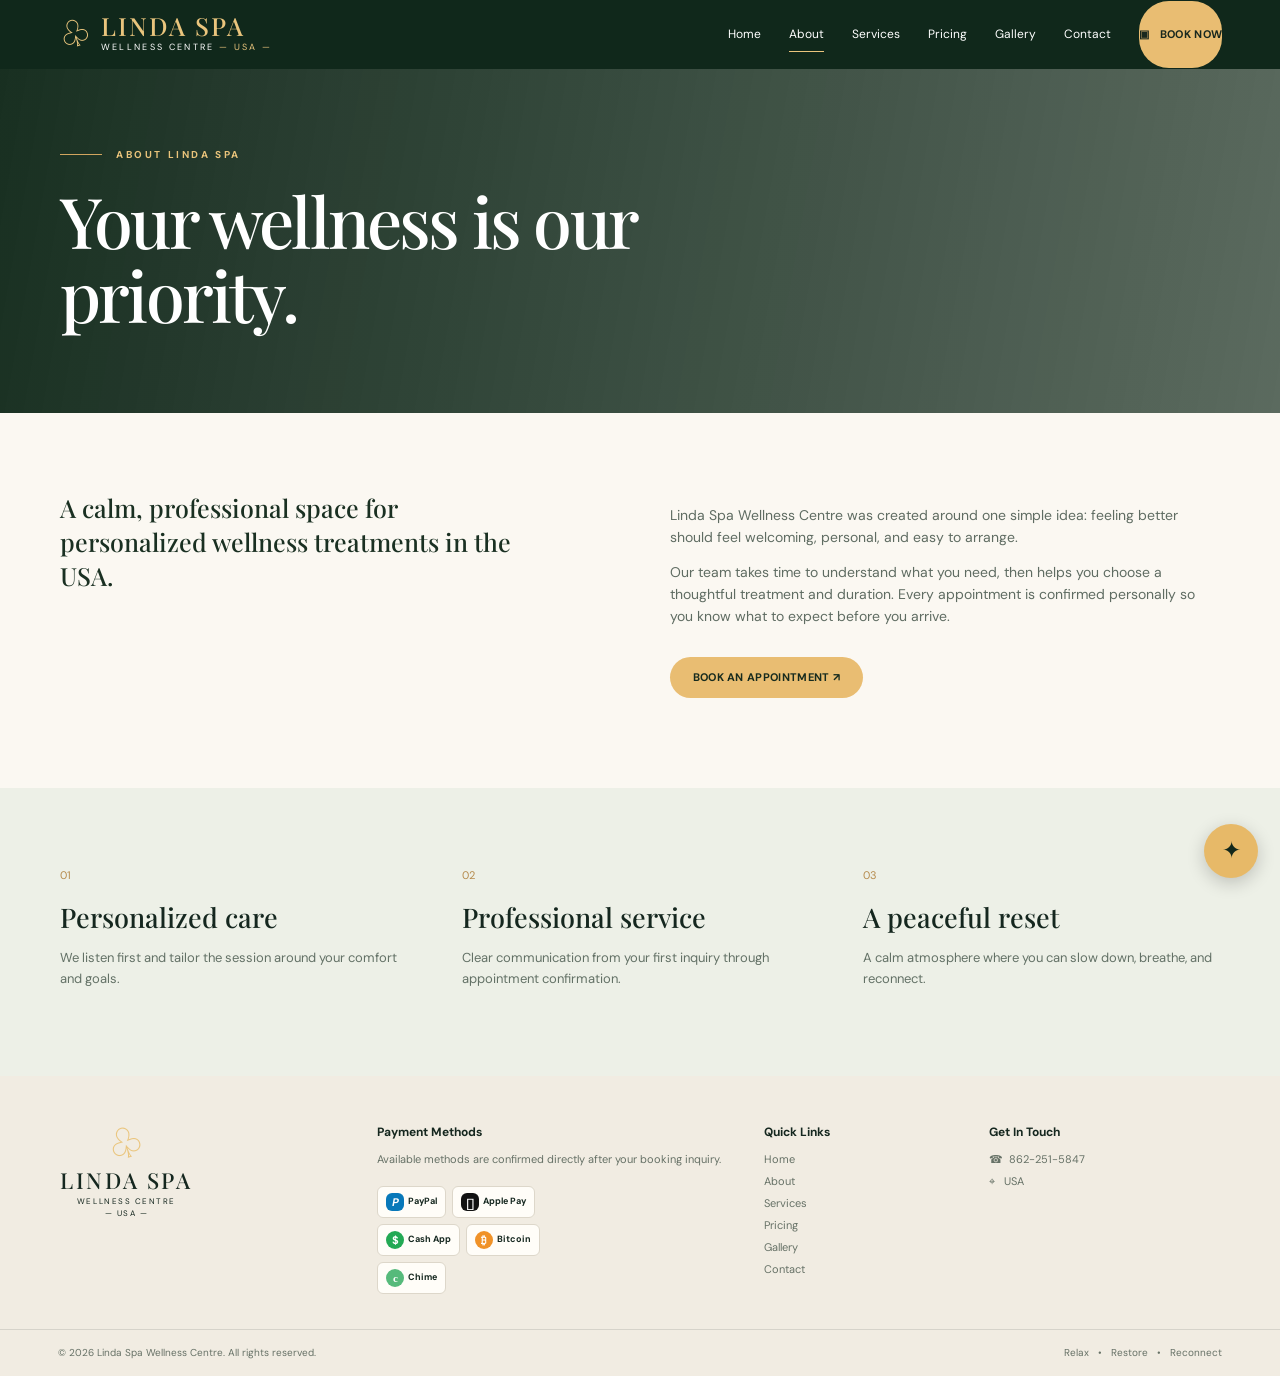
==== about.html @ b17913ab "new" ====
<!doctype html><html lang="en"><head><meta charset="utf-8"><meta name="viewport" content="width=device-width, initial-scale=1"><meta name="description" content="About | Linda Spa Wellness Centre, USA"><title>About | Linda Spa Wellness Centre</title><link rel="preconnect" href="https://fonts.googleapis.com"><link rel="preconnect" href="https://fonts.gstatic.com" crossorigin><link href="https://fonts.googleapis.com/css2?family=DM+Sans:wght@400;500;600;700&family=Playfair+Display:wght@500;600;700&display=swap" rel="stylesheet"><link rel="stylesheet" href="./styles.css"></head><body><header class="site-header"><a class="brand" href="./index.html" aria-label="Linda Spa home"><span class="brand-symbol">♧</span><span><strong>LINDA SPA</strong><small>WELLNESS CENTRE <b>— USA —</b></small></span></a><button class="menu-toggle" aria-label="Open navigation" aria-expanded="false">☰</button><nav class="main-nav" aria-label="Main navigation"><a href="./index.html">Home</a><a href="./about.html" class="active">About</a><a href="./services.html">Services</a><a href="./pricing.html">Pricing</a><a href="./gallery.html">Gallery</a><a href="./contact.html">Contact</a><a class="header-book" href="./booking.html">▣ &nbsp; BOOK NOW</a></nav></header><main><section class="inner-page-hero"><div class="content-width"><div class="section-label light"><span></span> ABOUT LINDA SPA</div><h1>Your wellness is our priority.</h1></div></section><section class="content-width page-content split-page"><div><p class="page-lead">A calm, professional space for personalized wellness treatments in the USA.</p></div><div><p>Linda Spa Wellness Centre was created around one simple idea: feeling better should feel welcoming, personal, and easy to arrange.</p><p>Our team takes time to understand what you need, then helps you choose a thoughtful treatment and duration. Every appointment is confirmed personally so you know what to expect before you arrive.</p><a class="gold-button dark-text-button" href="./booking.html">BOOK AN APPOINTMENT ↗</a></div></section><section class="soft-band"><div class="content-width values-grid"><div><span>01</span><h2>Personalized care</h2><p>We listen first and tailor the session around your comfort and goals.</p></div><div><span>02</span><h2>Professional service</h2><p>Clear communication from your first inquiry through appointment confirmation.</p></div><div><span>03</span><h2>A peaceful reset</h2><p>A calm atmosphere where you can slow down, breathe, and reconnect.</p></div></div></section></main><footer class="site-footer"><div class="content-width footer-grid"><div class="footer-logo"><span class="brand-symbol">♧</span><strong>LINDA SPA</strong><small>WELLNESS CENTRE<br>— USA —</small></div><div><h4>Payment Methods</h4><p>Available methods are confirmed directly after your booking inquiry.</p><div class="payment-methods"><div class="payment-method paypal"><span class="payment-mark">P</span><strong>PayPal</strong></div><div class="payment-method apple"><span class="payment-mark"></span><strong>Apple Pay</strong></div><div class="payment-method cashapp"><span class="payment-mark">$</span><strong>Cash App</strong></div><div class="payment-method bitcoin"><span class="payment-mark">₿</span><strong>Bitcoin</strong></div><div class="payment-method chime"><span class="payment-mark">c</span><strong>Chime</strong></div></div></div><div><h4>Quick Links</h4><a href="./index.html">Home</a><a href="./about.html">About</a><a href="./services.html">Services</a><a href="./pricing.html">Pricing</a><a href="./gallery.html">Gallery</a><a href="./contact.html">Contact</a></div><div><h4>Get In Touch</h4><a href="tel:+18622515847">☎ &nbsp;862-251-5847</a><p>⌖ &nbsp; USA</p></div></div><div class="footer-bottom"><span>© <span id="year"></span> Linda Spa Wellness Centre. All rights reserved.</span><span>Relax &nbsp; • &nbsp; Restore &nbsp; • &nbsp; Reconnect</span></div></footer><button class="chat-launcher" id="chat-launcher" aria-label="Open Linda Spa Assistant">✦</button><aside class="chat-panel" id="chat-panel" aria-label="Linda Spa Assistant"><div class="chat-header"><div><strong>Linda Spa Assistant</strong><small>Usually replies instantly</small></div><button id="chat-close" aria-label="Close chat">×</button></div><div class="chat-messages" id="chat-messages"><div class="chat-bubble assistant">Hi! Welcome to Linda Spa Wellness Centre. How can I help you today?</div><div class="chat-quick"><button data-question="services">View services</button><button data-question="prices">View prices</button><button data-question="booking">Book now</button><button data-question="contact">Contact us</button></div></div><form class="chat-form" id="chat-form"><input id="chat-input" autocomplete="off" placeholder="Ask a question…"><button aria-label="Send message">➤</button></form></aside><script src="./config.js"></script><script src="./app.js"></script></body></html>
---- styles.css ----
*{box-sizing:border-box}html{scroll-behavior:smooth}body{margin:0;background:#fbf8f2;color:#15271f;font-family:'DM Sans',Arial,sans-serif;line-height:1.55}a{text-decoration:none;color:inherit}button,input,select,textarea{font:inherit}.content-width{width:min(1160px,calc(100% - 96px));margin:auto}.section-pad{padding:86px 0}.site-header{position:sticky;top:0;z-index:20;min-height:66px;padding:0 4.5vw;display:flex;align-items:center;justify-content:space-between;background:#10281b;color:#fff}.brand{display:flex;align-items:center;gap:10px}.brand-symbol{font-size:37px;line-height:1;color:#eac57d;transform:rotate(-18deg);display:inline-block}.brand strong{display:block;color:#eac57d;font-family:'Playfair Display',Georgia,serif;font-size:25px;line-height:1;letter-spacing:.08em;font-weight:500}.brand small{display:block;color:#fff;font-size:9px;letter-spacing:.26em;margin-top:3px;text-align:center}.brand small b{font-weight:400;color:#eac57d}.main-nav{display:flex;align-items:center;gap:28px;font-size:12px}.main-nav a{padding:25px 0;position:relative}.main-nav a:not(.header-book):after{content:'';position:absolute;left:0;right:0;bottom:17px;height:1px;background:#eac57d;transform:scaleX(0);transition:transform .2s}.main-nav a:hover:after,.main-nav a.active:after{transform:scaleX(1)}.header-book,.gold-button{background:#e9bd72;color:#19281e;border:0;border-radius:30px;padding:12px 23px;font-size:11px;font-weight:700;letter-spacing:.03em;display:inline-block;cursor:pointer;transition:transform .2s,background .2s}.header-book:hover,.gold-button:hover{transform:translateY(-2px);background:#f1c986}.menu-toggle{display:none;background:none;color:white;border:0;font-size:25px}.hero-section{min-height:470px;position:relative;background:linear-gradient(90deg,rgba(14,26,17,.94),rgba(14,26,17,.46)),url('https://images.unsplash.com/photo-1544161515-4ab6ce6db874?auto=format&fit=crop&w=1800&q=84') center/cover}.hero-content{position:relative;z-index:1;color:white;padding-top:78px;padding-bottom:82px}.kicker,.section-label{font-size:10px;letter-spacing:.26em;font-weight:700}.kicker{color:#f1ce8e;margin:0 0 13px}.hero-content h1{font:600 clamp(48px,6.5vw,76px)/.96 'Playfair Display',Georgia,serif;letter-spacing:-.04em;margin:0 0 17px}.hero-content h1 em,.about-section em,.pricing-copy em,.booking-copy em,.contact-section em{font-style:normal;color:#e8ba6c}.hero-copy{max-width:365px;font-size:15px;margin-bottom:25px}.hero-buttons{display:flex;gap:14px;align-items:center}.outline-button{border:1px solid #e8c17b;border-radius:30px;color:white;padding:11px 23px;font-size:11px;font-weight:700;display:inline-block;transition:background .2s}.outline-button:hover{background:rgba(232,193,123,.18)}.section-label{display:flex;align-items:center;gap:14px;color:#d1a55f;justify-content:center}.section-label span{width:42px;height:1px;background:#d1a55f}.about-section{background:#fbf8f2}.about-section .section-label{justify-content:flex-start}.about-grid{display:grid;grid-template-columns:1fr 1.2fr;gap:12%;margin-top:27px}.about-section h2,.pricing-copy h2,.promise-section h2,.booking-copy h2,.contact-section h2{font:500 clamp(38px,5vw,57px)/1.05 'Playfair Display',Georgia,serif;margin:0;letter-spacing:-.04em}.about-grid p{color:#57675d;font-size:15px;max-width:520px}.about-grid .lead-copy{font-size:20px;color:#1d3326;line-height:1.45}.under-link{display:inline-block;margin-top:12px;color:#987342;font-size:12px;font-weight:700;border-bottom:1px solid #cba86d;padding-bottom:5px}.services-section{background:#f5f0e7}.center-title{text-align:center;font:500 clamp(30px,4vw,43px)/1.1 'Playfair Display',Georgia,serif;margin:13px 0 4px}.center-copy{text-align:center;max-width:560px;margin:0 auto 29px;color:#58655b;font-size:14px}.service-grid{display:grid;grid-template-columns:repeat(3,1fr);gap:14px}.service-card{background:#fffdf8;text-align:center;padding-bottom:19px;box-shadow:0 3px 14px rgba(36,49,39,.07);border-radius:5px;overflow:hidden;transition:transform .25s,box-shadow .25s}.service-card:hover{transform:translateY(-5px);box-shadow:0 10px 20px rgba(36,49,39,.12)}.service-photo,.gallery-image{background-position:center;background-size:cover}.service-photo{height:129px;position:relative}.service-photo span{position:absolute;top:10px;left:12px;color:#fff;font-size:11px;background:rgba(15,39,25,.65);border-radius:50%;width:26px;height:26px;display:grid;place-items:center}.photo-massage{background-image:url('https://images.unsplash.com/photo-1544161515-4ab6ce6db874?auto=format&fit=crop&w=700&q=78')}.photo-deep{background-image:url('https://images.unsplash.com/photo-1552693673-1bf958298935?auto=format&fit=crop&w=700&q=78')}.photo-hot{background-image:url('https://images.unsplash.com/photo-1600334089648-b0d9d3028eb2?auto=format&fit=crop&w=700&q=78')}.photo-body{background-image:url('https://images.unsplash.com/photo-1519823551278-64ac92734fb1?auto=format&fit=crop&w=700&q=78')}.photo-recovery{background-image:url('https://images.unsplash.com/photo-1515377905703-c4788e51af15?auto=format&fit=crop&w=700&q=78')}.photo-custom{background-image:url('https://images.unsplash.com/photo-1540555700478-4be289fbecef?auto=format&fit=crop&w=700&q=78')}.service-card h3{font:600 16px 'DM Sans',Arial,sans-serif;margin:11px 10px 4px}.service-card p{font-size:12px;color:#657166;line-height:1.45;min-height:35px;margin:0 14px 10px}.service-card a{font-size:9px;letter-spacing:.1em;font-weight:700;color:#a17b3f}.pricing-section{background:#102d1e;color:white;position:relative;overflow:hidden}.pricing-section:before,.pricing-section:after{content:'';position:absolute;width:270px;height:160px;border:1px solid rgba(192,168,96,.14);border-radius:50%;transform:rotate(-30deg)}.pricing-section:before{left:-140px;bottom:40px}.pricing-section:after{right:-130px;top:20px}.pricing-grid{position:relative;z-index:1;display:grid;grid-template-columns:1fr 2fr;gap:6%;align-items:center}.pricing-copy .section-label{justify-content:flex-start;color:#f0c879}.pricing-copy h2{color:white;margin:15px 0}.pricing-copy p{color:#c5d1c4;max-width:300px;font-size:13px}.light-button{margin-top:13px}.rate-grid{display:grid;grid-template-columns:repeat(4,1fr);gap:12px}.rate-card{background:#fffdf8;color:#182b20;border-radius:6px;text-align:center;padding:15px 8px 10px;min-height:122px;display:flex;flex-direction:column;align-items:center;justify-content:space-between}.rate-card span{font-size:12px}.rate-card strong{font:500 25px 'Playfair Display',Georgia,serif}.rate-card a{background:#bd9556;color:#fff;border-radius:20px;font-size:9px;padding:8px 24px}.wide-rate{grid-column:2/4}.promise-section{background:#fbf8f2}.promise-grid{display:grid;grid-template-columns:1.35fr repeat(5,1fr);align-items:center}.promise-grid h2{margin-top:17px}.promise-item{text-align:center;border-left:1px solid #dedbd1;min-height:89px;display:flex;flex-direction:column;align-items:center;justify-content:center;gap:7px}.promise-item span{font-size:27px;color:#2c4234}.promise-item strong{font-size:11px;font-weight:400;line-height:1.35}.gallery-section{background:#fffdfa}.gallery-section .section-label{margin-bottom:12px}.gallery-grid{display:grid;grid-template-columns:repeat(6,1fr);gap:11px;margin-top:24px}.gallery-image{height:130px;border-radius:5px}.gallery-one{background-image:url('https://images.unsplash.com/photo-1540555700478-4be289fbecef?auto=format&fit=crop&w=600&q=78')}.gallery-two{background-image:url('https://images.unsplash.com/photo-1600334089648-b0d9d3028eb2?auto=format&fit=crop&w=600&q=78')}.gallery-three{background-image:url('https://images.unsplash.com/photo-1552693673-1bf958298935?auto=format&fit=crop&w=600&q=78')}.gallery-four{background-image:url('https://images.unsplash.com/photo-1519823551278-64ac92734fb1?auto=format&fit=crop&w=600&q=78')}.gallery-five{background-image:url('https://images.unsplash.com/photo-1544161515-4ab6ce6db874?auto=format&fit=crop&w=600&q=78')}.gallery-six{background-image:url('https://images.unsplash.com/photo-1540555700478-4be289fbecef?auto=format&fit=crop&w=600&q=78')}.booking-section{background:#f4eee4}.booking-grid{display:grid;grid-template-columns:.82fr 1.18fr;gap:11%}.booking-copy .section-label,.contact-section .section-label{justify-content:flex-start}.booking-copy h2,.contact-section h2{margin:17px 0}.booking-copy p,.contact-section p{color:#5b6b61;max-width:350px}.phone-link{display:inline-block;margin-top:20px;color:#a47d3e;font-size:12px}.phone-link strong{font-size:18px;color:#172e20}.booking-form,.contact-form{background:#fffdf8;padding:27px;border-radius:7px;box-shadow:0 6px 20px rgba(34,50,39,.08)}.form-heading{display:flex;align-items:center;gap:13px;margin-bottom:18px}.form-heading span{color:#bf9351;font-size:11px}.form-heading h3{font:600 21px 'Playfair Display',Georgia,serif;margin:0}.form-grid{display:grid;grid-template-columns:1fr 1fr;gap:0 18px}.booking-form label,.contact-form label{display:block;font-size:10px;font-weight:700;letter-spacing:.04em;margin-bottom:15px;color:#33443a}.booking-form input,.booking-form select,.booking-form textarea,.contact-form input,.contact-form textarea{width:100%;display:block;border:0;border-bottom:1px solid #d9d8cf;background:transparent;color:#1a3023;padding:9px 0;margin-top:6px;outline:none;font-size:13px}.booking-form textarea,.contact-form textarea{resize:vertical}.booking-form input:focus,.booking-form select:focus,.booking-form textarea:focus,.contact-form input:focus,.contact-form textarea:focus{border-color:#bc9050}.form-note{font-size:10px;color:#7b847c;line-height:1.5}.submit-button{margin-top:4px}.form-status{font-size:12px;min-height:20px;margin-top:12px}.form-status.error{color:#b75242}.form-status.success{color:#377257}.contact-section{background:#fbf8f2}.contact-grid{display:grid;grid-template-columns:1fr .85fr;gap:14%}.contact-details{display:flex;gap:28px;margin-top:30px}.contact-details>a,.contact-details>span{display:flex;gap:8px;color:#b48645;font-size:19px}.contact-details span span{display:flex;flex-direction:column;color:#738075;font-size:10px}.contact-details strong{font-size:15px;color:#183323}.dark-button{background:#143121;color:#fff;border:0;border-radius:22px;padding:13px 24px;font-size:10px;font-weight:700;cursor:pointer}.site-footer{background:#f1ece2}.footer-grid{display:grid;grid-template-columns:1.2fr 1.5fr .8fr 1fr;gap:40px;padding:47px 0 35px}.footer-logo{display:flex;flex-direction:column;align-items:center;width:max-content}.footer-logo .brand-symbol{font-size:42px}.footer-logo strong{font:500 22px 'Playfair Display',Georgia,serif;letter-spacing:.12em}.footer-logo small{text-align:center;font-size:8px;letter-spacing:.19em}.footer-grid h4{font-size:12px;margin:0 0 10px}.footer-grid p,.footer-grid a{font-size:11px;color:#667166;display:block;margin:5px 0}.payment-list{display:flex;gap:12px;flex-wrap:wrap;margin-top:15px}.payment-list span{font-weight:700;color:#487c8e;font-size:12px}.payment-list span:nth-child(3){color:#2e9d4e}.payment-list span:nth-child(4){color:#b57b16}.payment-list span:nth-child(5){color:#23a45d;font-size:17px}.footer-bottom{display:flex;justify-content:space-between;border-top:1px solid #d6d3ca;padding:15px 4.5vw;color:#667166;font-size:10px}.chat-launcher{position:fixed;right:22px;bottom:22px;z-index:30;width:54px;height:54px;border:0;border-radius:50%;background:#e7b968;color:#13281b;font-size:23px;box-shadow:0 5px 18px rgba(0,0,0,.2);cursor:pointer}.chat-panel{position:fixed;z-index:31;right:22px;bottom:88px;width:min(350px,calc(100% - 35px));background:#fffdf8;border-radius:9px;box-shadow:0 12px 35px rgba(20,35,26,.28);overflow:hidden;display:none}.chat-panel.open{display:block}.chat-header{background:#123021;color:#fff;padding:15px 17px;display:flex;justify-content:space-between}.chat-header strong,.chat-header small{display:block}.chat-header strong{font-size:14px}.chat-header small{font-size:10px;color:#c8d4c7;margin-top:2px}.chat-header button{border:0;background:transparent;color:#fff;font-size:24px;cursor:pointer}.chat-messages{padding:15px;height:230px;overflow:auto}.chat-bubble{max-width:90%;padding:10px 12px;border-radius:10px;font-size:12px;line-height:1.5;margin-bottom:12px}.assistant{background:#edf0e8;color:#263c2d}.user{background:#e8bd70;margin-left:auto;color:#16281b}.chat-quick{display:flex;gap:6px;flex-wrap:wrap}.chat-quick button{border:1px solid #b38c53;background:transparent;color:#735527;border-radius:16px;padding:6px 9px;font-size:10px;cursor:pointer}.chat-form{display:flex;border-top:1px solid #e6e1d8}.chat-form input{border:0;padding:12px;outline:0;flex:1;font-size:12px}.chat-form button{border:0;background:#e8bd70;width:44px;cursor:pointer}
@media(max-width:950px){.main-nav{gap:17px}.service-grid{grid-template-columns:repeat(2,1fr)}.pricing-grid{grid-template-columns:1fr}.pricing-copy{display:flex;flex-direction:column;align-items:flex-start}.rate-grid{max-width:700px}.promise-grid{grid-template-columns:repeat(3,1fr);gap:18px}.promise-grid>div:first-child{grid-column:1/-1}.promise-item{border-left:0;border-top:1px solid #dedbd1;padding-top:14px}.gallery-grid{grid-template-columns:repeat(3,1fr)}}
@media(max-width:700px){.content-width{width:min(100% - 38px,560px)}.site-header{min-height:63px}.brand strong{font-size:19px}.brand small{font-size:7px}.menu-toggle{display:block}.main-nav{position:absolute;top:63px;left:0;right:0;background:#10281b;display:none;flex-direction:column;align-items:stretch;padding:10px 19px 18px;gap:0}.main-nav.open{display:flex}.main-nav a{padding:12px 0}.main-nav a:not(.header-book):after{bottom:6px}.header-book{text-align:center;margin-top:7px}.hero-section{min-height:520px}.hero-content{padding-top:74px}.hero-buttons{align-items:stretch;flex-direction:column;width:max-content}.section-pad{padding:65px 0}.about-grid,.booking-grid,.contact-grid{grid-template-columns:1fr;gap:35px}.service-grid{grid-template-columns:1fr}.pricing-grid{gap:35px}.rate-grid{grid-template-columns:repeat(2,1fr)}.wide-rate{grid-column:1/-1}.promise-grid{grid-template-columns:repeat(2,1fr)}.gallery-grid{grid-template-columns:repeat(2,1fr)}.gallery-image{height:125px}.form-grid{grid-template-columns:1fr}.contact-details{flex-direction:column;gap:14px}.footer-grid{grid-template-columns:1fr 1fr;gap:28px}.footer-logo{margin:auto}.footer-bottom{flex-direction:column;gap:7px;text-align:center}.booking-form,.contact-form{padding:20px}.chat-launcher{right:17px;bottom:17px}.chat-panel{right:17px;bottom:82px}}
@media(max-width:410px){.brand strong{font-size:16px}.brand-symbol{font-size:28px}.brand small{font-size:6px}.hero-content h1{font-size:47px}.hero-copy{font-size:14px}.rate-card{padding-left:4px;padding-right:4px}.rate-card a{padding-left:15px;padding-right:15px}.footer-grid{grid-template-columns:1fr}}

/* Multi-page layout additions */
.inner-page-hero{background:linear-gradient(100deg,rgba(15,39,25,.96),rgba(15,39,25,.68)),url('https://images.unsplash.com/photo-1544161515-4ab6ce6db874?auto=format&fit=crop&w=1600&q=82') center/cover;color:white;padding:78px 0 82px}.inner-page-hero .section-label{justify-content:flex-start;color:#eac47b}.inner-page-hero h1{font:500 clamp(42px,6vw,70px)/1.05 'Playfair Display',Georgia,serif;max-width:760px;margin:22px 0 0;letter-spacing:-.04em}.page-content{padding-top:78px;padding-bottom:90px}.split-page,.booking-page,.contact-page{display:grid;grid-template-columns:1fr 1.2fr;gap:13%;align-items:start}.page-lead{font:500 25px/1.35 'Playfair Display',Georgia,serif;color:#1a3022;margin:0 0 25px}.page-content p:not(.page-lead){color:#5f6c62;font-size:14px}.dark-text-button{color:#172b1e;margin-top:15px}.soft-band{background:#edf0e7;padding:74px 0}.values-grid{display:grid;grid-template-columns:repeat(3,1fr);gap:45px}.values-grid span{color:#b68b4d;font-size:11px}.values-grid h2{font:500 27px 'Playfair Display',Georgia,serif;margin:13px 0 7px}.values-grid p{color:#637166;font-size:13px}.centered-lead{max-width:570px;text-align:center;margin:0 auto 42px}.service-page-grid{display:grid;grid-template-columns:repeat(3,1fr);gap:22px}.service-page-grid article{background:#fffdf8;border-radius:6px;padding-bottom:22px;box-shadow:0 4px 16px rgba(29,46,35,.07);overflow:hidden}.service-page-grid .service-photo{height:185px}.service-page-grid h2{font:500 23px/1.15 'Playfair Display',Georgia,serif;margin:19px 20px 7px}.service-page-grid p{margin:0 20px 14px;min-height:40px}.service-page-grid article>a{margin-left:20px;color:#9c753b;font-size:10px;font-weight:700;letter-spacing:.06em}.pricing-page{max-width:900px}.large-rate-list{border-top:1px solid #d8d5cb;margin-top:38px}.large-rate-list>div{display:grid;grid-template-columns:1.6fr 1fr .7fr;align-items:center;border-bottom:1px solid #d8d5cb;padding:23px 0}.large-rate-list span{font-size:15px}.large-rate-list strong{font:500 31px 'Playfair Display',Georgia,serif;color:#a97935}.large-rate-list a{justify-self:end;background:#143121;color:#fff;border-radius:22px;padding:9px 19px;font-size:10px;font-weight:700}.payment-title{font:500 34px 'Playfair Display',Georgia,serif;margin:65px 0 8px}.payment-methods{display:flex;gap:11px;flex-wrap:wrap;margin-top:18px}.payment-method{display:inline-flex;align-items:center;gap:8px;border:1px solid #ddd7ca;background:#fffdf8;border-radius:6px;padding:9px 13px;min-width:108px;box-shadow:0 2px 8px rgba(30,47,35,.05)}.payment-mark{width:25px;height:25px;border-radius:6px;display:grid;place-items:center;font-weight:700;font-size:15px;background:#ddd;color:#26372d}.payment-method strong{font-size:11px}.payment-method.paypal .payment-mark{background:#0878b9;color:white;font-style:italic}.payment-method.apple .payment-mark{background:#111;color:white;font-size:16px}.payment-method.cashapp .payment-mark{background:#23a954;color:white;border-radius:50%}.payment-method.bitcoin .payment-mark{background:#f09228;color:white;border-radius:50%}.payment-method.chime .payment-mark{background:#56ba7b;color:white;border-radius:50%;font-family:Georgia,serif}.gallery-page-grid{display:grid;grid-template-columns:repeat(4,1fr);gap:15px}.gallery-page-grid .gallery-image{height:220px}.gallery-page-grid .gallery-image:nth-child(3n){height:300px}.booking-page{grid-template-columns:.75fr 1.25fr}.booking-intro-page{padding-top:15px}.contact-page{grid-template-columns:1fr .9fr}.contact-page .page-lead{max-width:430px}.contact-page .contact-details{margin-top:36px}.footer-grid .payment-methods{gap:6px}.footer-grid .payment-method{min-width:0;padding:6px 8px;gap:4px;box-shadow:none}.footer-grid .payment-mark{width:18px;height:18px;font-size:11px}.footer-grid .payment-method strong{font-size:9px}.footer-grid .payment-methods{max-width:230px}
@media(max-width:950px){.service-page-grid{grid-template-columns:repeat(2,1fr)}.split-page,.booking-page,.contact-page{gap:7%}.gallery-page-grid{grid-template-columns:repeat(3,1fr)}}
@media(max-width:700px){.inner-page-hero{padding:61px 0 66px}.page-content{padding-top:55px;padding-bottom:65px}.split-page,.booking-page,.contact-page{grid-template-columns:1fr;gap:35px}.values-grid,.service-page-grid{grid-template-columns:1fr}.values-grid{gap:24px}.service-page-grid .service-photo{height:170px}.large-rate-list>div{grid-template-columns:1.2fr .8fr;gap:10px}.large-rate-list a{grid-column:1/-1;justify-self:start}.gallery-page-grid{grid-template-columns:repeat(2,1fr)}.gallery-page-grid .gallery-image,.gallery-page-grid .gallery-image:nth-child(3n){height:170px}.payment-method{min-width:0}.payment-title{margin-top:45px}.footer-grid .payment-methods{max-width:100%}}
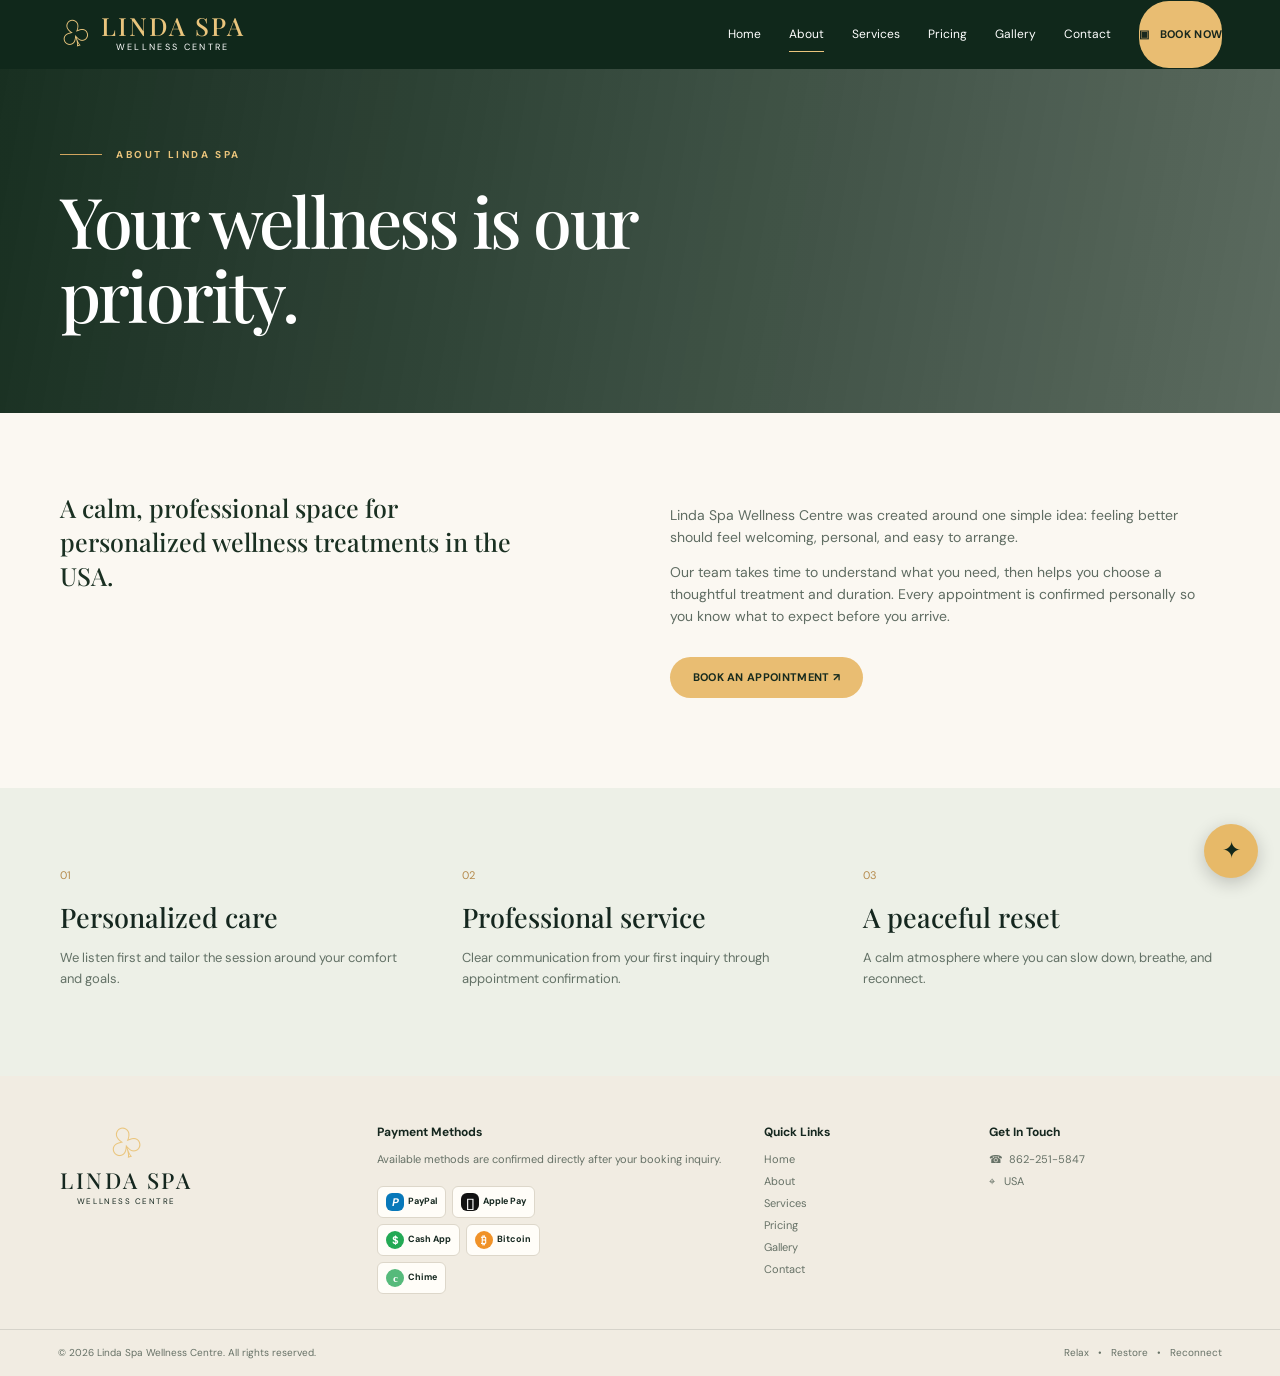
==== commit b3620bcf: "new" ====
--- a/about.html
+++ b/about.html
@@ -1 +1 @@
-<!doctype html><html lang="en"><head><meta charset="utf-8"><meta name="viewport" content="width=device-width, initial-scale=1"><meta name="description" content="About | Linda Spa Wellness Centre, USA"><title>About | Linda Spa Wellness Centre</title><link rel="preconnect" href="https://fonts.googleapis.com"><link rel="preconnect" href="https://fonts.gstatic.com" crossorigin><link href="https://fonts.googleapis.com/css2?family=DM+Sans:wght@400;500;600;700&family=Playfair+Display:wght@500;600;700&display=swap" rel="stylesheet"><link rel="stylesheet" href="./styles.css"></head><body><header class="site-header"><a class="brand" href="./index.html" aria-label="Linda Spa home"><span class="brand-symbol">♧</span><span><strong>LINDA SPA</strong><small>WELLNESS CENTRE <b>— USA —</b></small></span></a><button class="menu-toggle" aria-label="Open navigation" aria-expanded="false">☰</button><nav class="main-nav" aria-label="Main navigation"><a href="./index.html">Home</a><a href="./about.html" class="active">About</a><a href="./services.html">Services</a><a href="./pricing.html">Pricing</a><a href="./gallery.html">Gallery</a><a href="./contact.html">Contact</a><a class="header-book" href="./booking.html">▣ &nbsp; BOOK NOW</a></nav></header><main><section class="inner-page-hero"><div class="content-width"><div class="section-label light"><span></span> ABOUT LINDA SPA</div><h1>Your wellness is our priority.</h1></div></section><section class="content-width page-content split-page"><div><p class="page-lead">A calm, professional space for personalized wellness treatments in the USA.</p></div><div><p>Linda Spa Wellness Centre was created around one simple idea: feeling better should feel welcoming, personal, and easy to arrange.</p><p>Our team takes time to understand what you need, then helps you choose a thoughtful treatment and duration. Every appointment is confirmed personally so you know what to expect before you arrive.</p><a class="gold-button dark-text-button" href="./booking.html">BOOK AN APPOINTMENT ↗</a></div></section><section class="soft-band"><div class="content-width values-grid"><div><span>01</span><h2>Personalized care</h2><p>We listen first and tailor the session around your comfort and goals.</p></div><div><span>02</span><h2>Professional service</h2><p>Clear communication from your first inquiry through appointment confirmation.</p></div><div><span>03</span><h2>A peaceful reset</h2><p>A calm atmosphere where you can slow down, breathe, and reconnect.</p></div></div></section></main><footer class="site-footer"><div class="content-width footer-grid"><div class="footer-logo"><span class="brand-symbol">♧</span><strong>LINDA SPA</strong><small>WELLNESS CENTRE<br>— USA —</small></div><div><h4>Payment Methods</h4><p>Available methods are confirmed directly after your booking inquiry.</p><div class="payment-methods"><div class="payment-method paypal"><span class="payment-mark">P</span><strong>PayPal</strong></div><div class="payment-method apple"><span class="payment-mark"></span><strong>Apple Pay</strong></div><div class="payment-method cashapp"><span class="payment-mark">$</span><strong>Cash App</strong></div><div class="payment-method bitcoin"><span class="payment-mark">₿</span><strong>Bitcoin</strong></div><div class="payment-method chime"><span class="payment-mark">c</span><strong>Chime</strong></div></div></div><div><h4>Quick Links</h4><a href="./index.html">Home</a><a href="./about.html">About</a><a href="./services.html">Services</a><a href="./pricing.html">Pricing</a><a href="./gallery.html">Gallery</a><a href="./contact.html">Contact</a></div><div><h4>Get In Touch</h4><a href="tel:+18622515847">☎ &nbsp;862-251-5847</a><p>⌖ &nbsp; USA</p></div></div><div class="footer-bottom"><span>© <span id="year"></span> Linda Spa Wellness Centre. All rights reserved.</span><span>Relax &nbsp; • &nbsp; Restore &nbsp; • &nbsp; Reconnect</span></div></footer><button class="chat-launcher" id="chat-launcher" aria-label="Open Linda Spa Assistant">✦</button><aside class="chat-panel" id="chat-panel" aria-label="Linda Spa Assistant"><div class="chat-header"><div><strong>Linda Spa Assistant</strong><small>Usually replies instantly</small></div><button id="chat-close" aria-label="Close chat">×</button></div><div class="chat-messages" id="chat-messages"><div class="chat-bubble assistant">Hi! Welcome to Linda Spa Wellness Centre. How can I help you today?</div><div class="chat-quick"><button data-question="services">View services</button><button data-question="prices">View prices</button><button data-question="booking">Book now</button><button data-question="contact">Contact us</button></div></div><form class="chat-form" id="chat-form"><input id="chat-input" autocomplete="off" placeholder="Ask a question…"><button aria-label="Send message">➤</button></form></aside><script src="./config.js"></script><script src="./app.js"></script></body></html>+<!doctype html><html lang="en"><head><meta charset="utf-8"><meta name="viewport" content="width=device-width, initial-scale=1"><meta name="description" content="About | Linda Spa Wellness Centre, USA"><title>About | Linda Spa Wellness Centre</title><link rel="preconnect" href="https://fonts.googleapis.com"><link rel="preconnect" href="https://fonts.gstatic.com" crossorigin><link href="https://fonts.googleapis.com/css2?family=DM+Sans:wght@400;500;600;700&family=Playfair+Display:wght@500;600;700&display=swap" rel="stylesheet"><link rel="stylesheet" href="./styles.css"></head><body><header class="site-header"><a class="brand" href="./index.html" aria-label="Linda Spa home"><span class="brand-symbol">♧</span><span><strong>LINDA SPA</strong><small>WELLNESS CENTRE <b></b></small></span></a><button class="menu-toggle" aria-label="Open navigation" aria-expanded="false">☰</button><nav class="main-nav" aria-label="Main navigation"><a href="./index.html">Home</a><a href="./about.html" class="active">About</a><a href="./services.html">Services</a><a href="./pricing.html">Pricing</a><a href="./gallery.html">Gallery</a><a href="./contact.html">Contact</a><a class="header-book" href="./booking.html">▣ &nbsp; BOOK NOW</a></nav></header><main><section class="inner-page-hero"><div class="content-width"><div class="section-label light"><span></span> ABOUT LINDA SPA</div><h1>Your wellness is our priority.</h1></div></section><section class="content-width page-content split-page"><div><p class="page-lead">A calm, professional space for personalized wellness treatments in the USA.</p></div><div><p>Linda Spa Wellness Centre was created around one simple idea: feeling better should feel welcoming, personal, and easy to arrange.</p><p>Our team takes time to understand what you need, then helps you choose a thoughtful treatment and duration. Every appointment is confirmed personally so you know what to expect before you arrive.</p><a class="gold-button dark-text-button" href="./booking.html">BOOK AN APPOINTMENT ↗</a></div></section><section class="soft-band"><div class="content-width values-grid"><div><span>01</span><h2>Personalized care</h2><p>We listen first and tailor the session around your comfort and goals.</p></div><div><span>02</span><h2>Professional service</h2><p>Clear communication from your first inquiry through appointment confirmation.</p></div><div><span>03</span><h2>A peaceful reset</h2><p>A calm atmosphere where you can slow down, breathe, and reconnect.</p></div></div></section></main><footer class="site-footer"><div class="content-width footer-grid"><div class="footer-logo"><span class="brand-symbol">♧</span><strong>LINDA SPA</strong><small>WELLNESS CENTRE<br></small></div><div><h4>Payment Methods</h4><p>Available methods are confirmed directly after your booking inquiry.</p><div class="payment-methods"><div class="payment-method paypal"><span class="payment-mark">P</span><strong>PayPal</strong></div><div class="payment-method apple"><span class="payment-mark"></span><strong>Apple Pay</strong></div><div class="payment-method cashapp"><span class="payment-mark">$</span><strong>Cash App</strong></div><div class="payment-method bitcoin"><span class="payment-mark">₿</span><strong>Bitcoin</strong></div><div class="payment-method chime"><span class="payment-mark">c</span><strong>Chime</strong></div></div></div><div><h4>Quick Links</h4><a href="./index.html">Home</a><a href="./about.html">About</a><a href="./services.html">Services</a><a href="./pricing.html">Pricing</a><a href="./gallery.html">Gallery</a><a href="./contact.html">Contact</a></div><div><h4>Get In Touch</h4><a href="tel:+18622515847">☎ &nbsp;862-251-5847</a><p>⌖ &nbsp; USA</p></div></div><div class="footer-bottom"><span>© <span id="year"></span> Linda Spa Wellness Centre. All rights reserved.</span><span>Relax &nbsp; • &nbsp; Restore &nbsp; • &nbsp; Reconnect</span></div></footer><button class="chat-launcher" id="chat-launcher" aria-label="Open Linda Spa Assistant">✦</button><aside class="chat-panel" id="chat-panel" aria-label="Linda Spa Assistant"><div class="chat-header"><div><strong>Linda Spa Assistant</strong><small>Usually replies instantly</small></div><button id="chat-close" aria-label="Close chat">×</button></div><div class="chat-messages" id="chat-messages"><div class="chat-bubble assistant">Hi! Welcome to Linda Spa Wellness Centre. How can I help you today?</div><div class="chat-quick"><button data-question="services">View services</button><button data-question="prices">View prices</button><button data-question="booking">Book now</button><button data-question="contact">Contact us</button></div></div><form class="chat-form" id="chat-form"><input id="chat-input" autocomplete="off" placeholder="Ask a question…"><button aria-label="Send message">➤</button></form></aside><script src="./config.js"></script><script src="./app.js"></script></body></html>
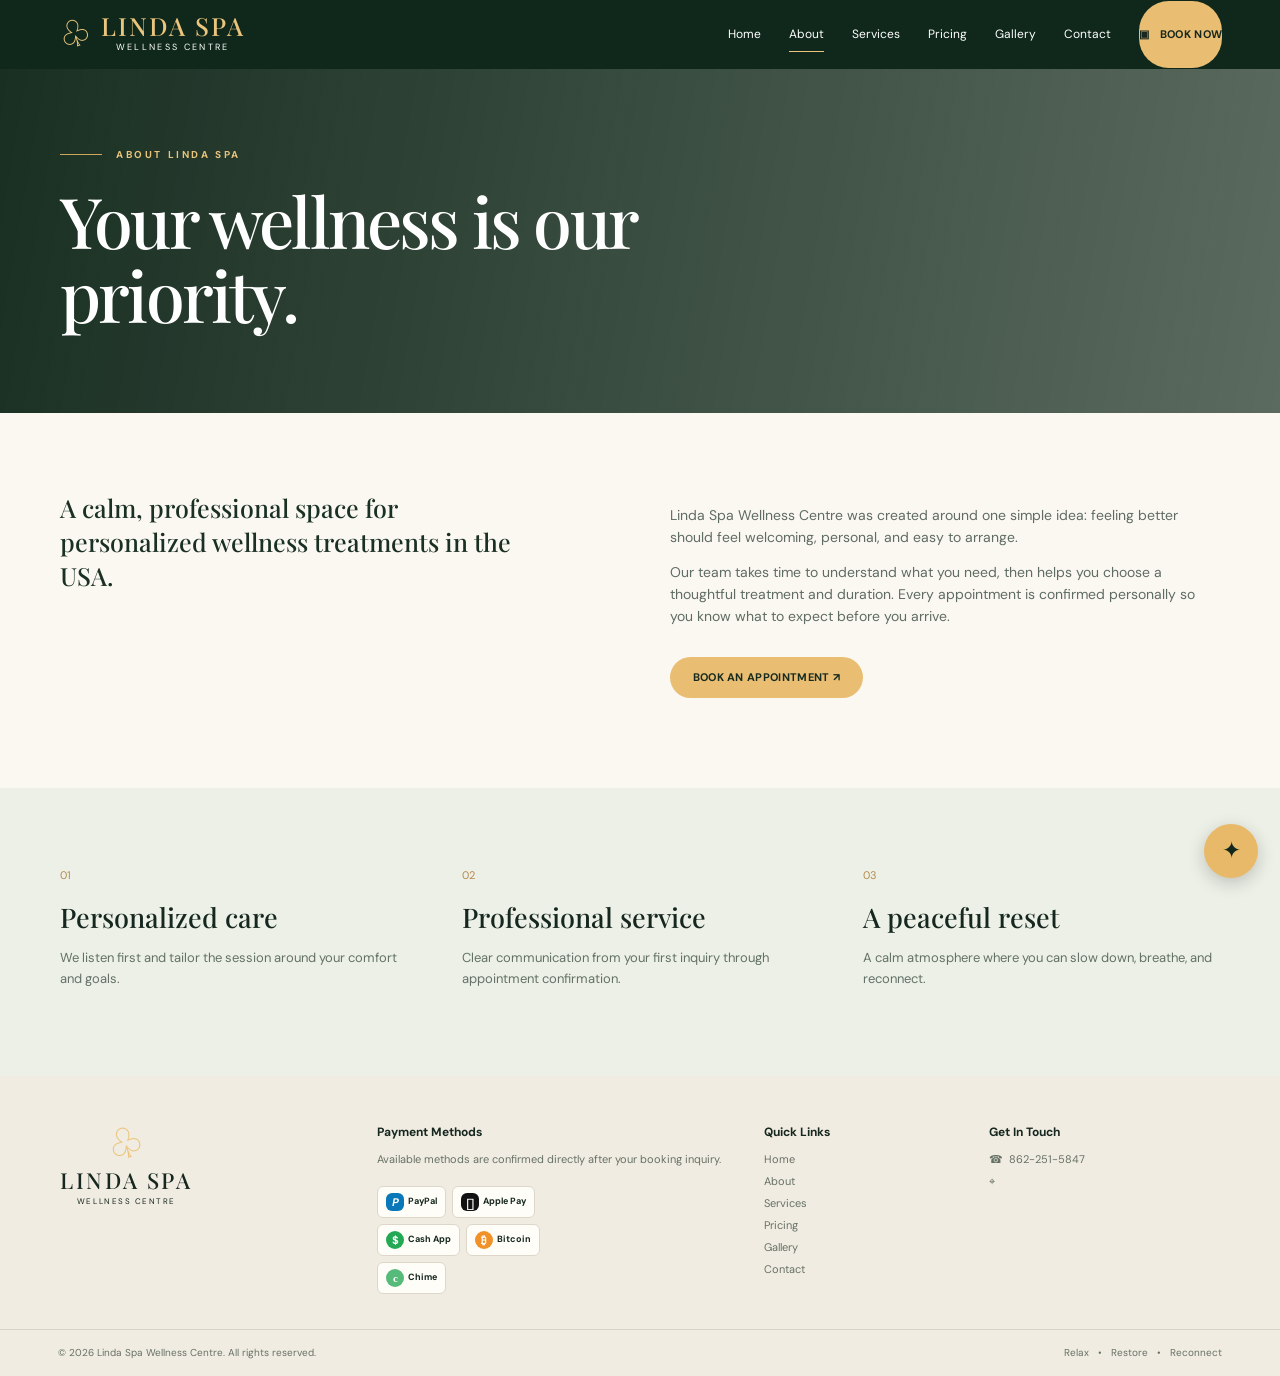
==== commit 334351fe: "new" ====
--- a/about.html
+++ b/about.html
@@ -1 +1 @@
-<!doctype html><html lang="en"><head><meta charset="utf-8"><meta name="viewport" content="width=device-width, initial-scale=1"><meta name="description" content="About | Linda Spa Wellness Centre, USA"><title>About | Linda Spa Wellness Centre</title><link rel="preconnect" href="https://fonts.googleapis.com"><link rel="preconnect" href="https://fonts.gstatic.com" crossorigin><link href="https://fonts.googleapis.com/css2?family=DM+Sans:wght@400;500;600;700&family=Playfair+Display:wght@500;600;700&display=swap" rel="stylesheet"><link rel="stylesheet" href="./styles.css"></head><body><header class="site-header"><a class="brand" href="./index.html" aria-label="Linda Spa home"><span class="brand-symbol">♧</span><span><strong>LINDA SPA</strong><small>WELLNESS CENTRE <b></b></small></span></a><button class="menu-toggle" aria-label="Open navigation" aria-expanded="false">☰</button><nav class="main-nav" aria-label="Main navigation"><a href="./index.html">Home</a><a href="./about.html" class="active">About</a><a href="./services.html">Services</a><a href="./pricing.html">Pricing</a><a href="./gallery.html">Gallery</a><a href="./contact.html">Contact</a><a class="header-book" href="./booking.html">▣ &nbsp; BOOK NOW</a></nav></header><main><section class="inner-page-hero"><div class="content-width"><div class="section-label light"><span></span> ABOUT LINDA SPA</div><h1>Your wellness is our priority.</h1></div></section><section class="content-width page-content split-page"><div><p class="page-lead">A calm, professional space for personalized wellness treatments in the USA.</p></div><div><p>Linda Spa Wellness Centre was created around one simple idea: feeling better should feel welcoming, personal, and easy to arrange.</p><p>Our team takes time to understand what you need, then helps you choose a thoughtful treatment and duration. Every appointment is confirmed personally so you know what to expect before you arrive.</p><a class="gold-button dark-text-button" href="./booking.html">BOOK AN APPOINTMENT ↗</a></div></section><section class="soft-band"><div class="content-width values-grid"><div><span>01</span><h2>Personalized care</h2><p>We listen first and tailor the session around your comfort and goals.</p></div><div><span>02</span><h2>Professional service</h2><p>Clear communication from your first inquiry through appointment confirmation.</p></div><div><span>03</span><h2>A peaceful reset</h2><p>A calm atmosphere where you can slow down, breathe, and reconnect.</p></div></div></section></main><footer class="site-footer"><div class="content-width footer-grid"><div class="footer-logo"><span class="brand-symbol">♧</span><strong>LINDA SPA</strong><small>WELLNESS CENTRE<br></small></div><div><h4>Payment Methods</h4><p>Available methods are confirmed directly after your booking inquiry.</p><div class="payment-methods"><div class="payment-method paypal"><span class="payment-mark">P</span><strong>PayPal</strong></div><div class="payment-method apple"><span class="payment-mark"></span><strong>Apple Pay</strong></div><div class="payment-method cashapp"><span class="payment-mark">$</span><strong>Cash App</strong></div><div class="payment-method bitcoin"><span class="payment-mark">₿</span><strong>Bitcoin</strong></div><div class="payment-method chime"><span class="payment-mark">c</span><strong>Chime</strong></div></div></div><div><h4>Quick Links</h4><a href="./index.html">Home</a><a href="./about.html">About</a><a href="./services.html">Services</a><a href="./pricing.html">Pricing</a><a href="./gallery.html">Gallery</a><a href="./contact.html">Contact</a></div><div><h4>Get In Touch</h4><a href="tel:+18622515847">☎ &nbsp;862-251-5847</a><p>⌖ &nbsp; USA</p></div></div><div class="footer-bottom"><span>© <span id="year"></span> Linda Spa Wellness Centre. All rights reserved.</span><span>Relax &nbsp; • &nbsp; Restore &nbsp; • &nbsp; Reconnect</span></div></footer><button class="chat-launcher" id="chat-launcher" aria-label="Open Linda Spa Assistant">✦</button><aside class="chat-panel" id="chat-panel" aria-label="Linda Spa Assistant"><div class="chat-header"><div><strong>Linda Spa Assistant</strong><small>Usually replies instantly</small></div><button id="chat-close" aria-label="Close chat">×</button></div><div class="chat-messages" id="chat-messages"><div class="chat-bubble assistant">Hi! Welcome to Linda Spa Wellness Centre. How can I help you today?</div><div class="chat-quick"><button data-question="services">View services</button><button data-question="prices">View prices</button><button data-question="booking">Book now</button><button data-question="contact">Contact us</button></div></div><form class="chat-form" id="chat-form"><input id="chat-input" autocomplete="off" placeholder="Ask a question…"><button aria-label="Send message">➤</button></form></aside><script src="./config.js"></script><script src="./app.js"></script></body></html>+<!doctype html><html lang="en"><head><meta charset="utf-8"><meta name="viewport" content="width=device-width, initial-scale=1"><meta name="description" content="About | Linda Spa Wellness Centre, USA"><title>About | Linda Spa Wellness Centre</title><link rel="preconnect" href="https://fonts.googleapis.com"><link rel="preconnect" href="https://fonts.gstatic.com" crossorigin><link href="https://fonts.googleapis.com/css2?family=DM+Sans:wght@400;500;600;700&family=Playfair+Display:wght@500;600;700&display=swap" rel="stylesheet"><link rel="stylesheet" href="./styles.css"></head><body><header class="site-header"><a class="brand" href="./index.html" aria-label="Linda Spa home"><span class="brand-symbol">♧</span><span><strong>LINDA SPA</strong><small>WELLNESS CENTRE <b></b></small></span></a><button class="menu-toggle" aria-label="Open navigation" aria-expanded="false">☰</button><nav class="main-nav" aria-label="Main navigation"><a href="./index.html">Home</a><a href="./about.html" class="active">About</a><a href="./services.html">Services</a><a href="./pricing.html">Pricing</a><a href="./gallery.html">Gallery</a><a href="./contact.html">Contact</a><a class="header-book" href="./booking.html">▣ &nbsp; BOOK NOW</a></nav></header><main><section class="inner-page-hero"><div class="content-width"><div class="section-label light"><span></span> ABOUT LINDA SPA</div><h1>Your wellness is our priority.</h1></div></section><section class="content-width page-content split-page"><div><p class="page-lead">A calm, professional space for personalized wellness treatments in the USA.</p></div><div><p>Linda Spa Wellness Centre was created around one simple idea: feeling better should feel welcoming, personal, and easy to arrange.</p><p>Our team takes time to understand what you need, then helps you choose a thoughtful treatment and duration. Every appointment is confirmed personally so you know what to expect before you arrive.</p><a class="gold-button dark-text-button" href="./booking.html">BOOK AN APPOINTMENT ↗</a></div></section><section class="soft-band"><div class="content-width values-grid"><div><span>01</span><h2>Personalized care</h2><p>We listen first and tailor the session around your comfort and goals.</p></div><div><span>02</span><h2>Professional service</h2><p>Clear communication from your first inquiry through appointment confirmation.</p></div><div><span>03</span><h2>A peaceful reset</h2><p>A calm atmosphere where you can slow down, breathe, and reconnect.</p></div></div></section></main><footer class="site-footer"><div class="content-width footer-grid"><div class="footer-logo"><span class="brand-symbol">♧</span><strong>LINDA SPA</strong><small>WELLNESS CENTRE<br></small></div><div><h4>Payment Methods</h4><p>Available methods are confirmed directly after your booking inquiry.</p><div class="payment-methods"><div class="payment-method paypal"><span class="payment-mark">P</span><strong>PayPal</strong></div><div class="payment-method apple"><span class="payment-mark"></span><strong>Apple Pay</strong></div><div class="payment-method cashapp"><span class="payment-mark">$</span><strong>Cash App</strong></div><div class="payment-method bitcoin"><span class="payment-mark">₿</span><strong>Bitcoin</strong></div><div class="payment-method chime"><span class="payment-mark">c</span><strong>Chime</strong></div></div></div><div><h4>Quick Links</h4><a href="./index.html">Home</a><a href="./about.html">About</a><a href="./services.html">Services</a><a href="./pricing.html">Pricing</a><a href="./gallery.html">Gallery</a><a href="./contact.html">Contact</a></div><div><h4>Get In Touch</h4><a href="tel:+18622515847">☎ &nbsp;862-251-5847</a><p>⌖ &nbsp;</p></div></div><div class="footer-bottom"><span>© <span id="year"></span> Linda Spa Wellness Centre. All rights reserved.</span><span>Relax &nbsp; • &nbsp; Restore &nbsp; • &nbsp; Reconnect</span></div></footer><button class="chat-launcher" id="chat-launcher" aria-label="Open Linda Spa Assistant">✦</button><aside class="chat-panel" id="chat-panel" aria-label="Linda Spa Assistant"><div class="chat-header"><div><strong>Linda Spa Assistant</strong><small>Usually replies instantly</small></div><button id="chat-close" aria-label="Close chat">×</button></div><div class="chat-messages" id="chat-messages"><div class="chat-bubble assistant">Hi! Welcome to Linda Spa Wellness Centre. How can I help you today?</div><div class="chat-quick"><button data-question="services">View services</button><button data-question="prices">View prices</button><button data-question="booking">Book now</button><button data-question="contact">Contact us</button></div></div><form class="chat-form" id="chat-form"><input id="chat-input" autocomplete="off" placeholder="Ask a question…"><button aria-label="Send message">➤</button></form></aside><script src="./config.js"></script><script src="./app.js"></script></body></html>
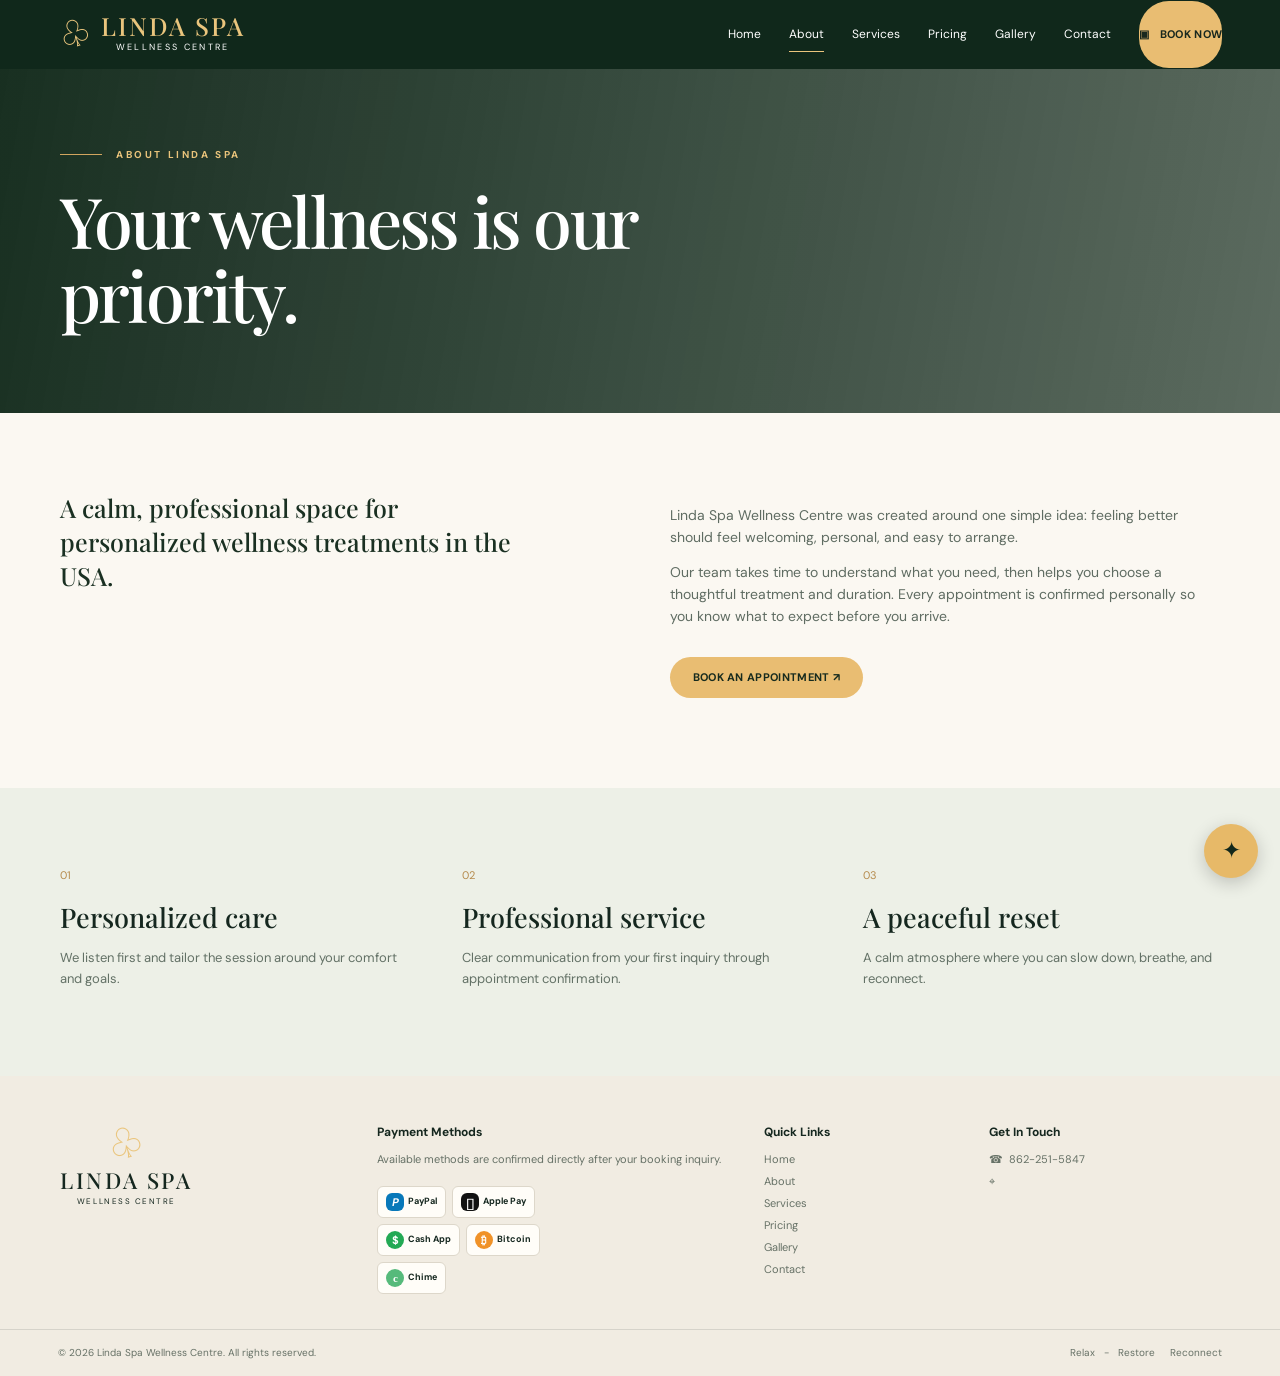
==== commit d371a1aa: "new" ====
--- a/about.html
+++ b/about.html
@@ -1 +1,189 @@
-<!doctype html><html lang="en"><head><meta charset="utf-8"><meta name="viewport" content="width=device-width, initial-scale=1"><meta name="description" content="About | Linda Spa Wellness Centre, USA"><title>About | Linda Spa Wellness Centre</title><link rel="preconnect" href="https://fonts.googleapis.com"><link rel="preconnect" href="https://fonts.gstatic.com" crossorigin><link href="https://fonts.googleapis.com/css2?family=DM+Sans:wght@400;500;600;700&family=Playfair+Display:wght@500;600;700&display=swap" rel="stylesheet"><link rel="stylesheet" href="./styles.css"></head><body><header class="site-header"><a class="brand" href="./index.html" aria-label="Linda Spa home"><span class="brand-symbol">♧</span><span><strong>LINDA SPA</strong><small>WELLNESS CENTRE <b></b></small></span></a><button class="menu-toggle" aria-label="Open navigation" aria-expanded="false">☰</button><nav class="main-nav" aria-label="Main navigation"><a href="./index.html">Home</a><a href="./about.html" class="active">About</a><a href="./services.html">Services</a><a href="./pricing.html">Pricing</a><a href="./gallery.html">Gallery</a><a href="./contact.html">Contact</a><a class="header-book" href="./booking.html">▣ &nbsp; BOOK NOW</a></nav></header><main><section class="inner-page-hero"><div class="content-width"><div class="section-label light"><span></span> ABOUT LINDA SPA</div><h1>Your wellness is our priority.</h1></div></section><section class="content-width page-content split-page"><div><p class="page-lead">A calm, professional space for personalized wellness treatments in the USA.</p></div><div><p>Linda Spa Wellness Centre was created around one simple idea: feeling better should feel welcoming, personal, and easy to arrange.</p><p>Our team takes time to understand what you need, then helps you choose a thoughtful treatment and duration. Every appointment is confirmed personally so you know what to expect before you arrive.</p><a class="gold-button dark-text-button" href="./booking.html">BOOK AN APPOINTMENT ↗</a></div></section><section class="soft-band"><div class="content-width values-grid"><div><span>01</span><h2>Personalized care</h2><p>We listen first and tailor the session around your comfort and goals.</p></div><div><span>02</span><h2>Professional service</h2><p>Clear communication from your first inquiry through appointment confirmation.</p></div><div><span>03</span><h2>A peaceful reset</h2><p>A calm atmosphere where you can slow down, breathe, and reconnect.</p></div></div></section></main><footer class="site-footer"><div class="content-width footer-grid"><div class="footer-logo"><span class="brand-symbol">♧</span><strong>LINDA SPA</strong><small>WELLNESS CENTRE<br></small></div><div><h4>Payment Methods</h4><p>Available methods are confirmed directly after your booking inquiry.</p><div class="payment-methods"><div class="payment-method paypal"><span class="payment-mark">P</span><strong>PayPal</strong></div><div class="payment-method apple"><span class="payment-mark"></span><strong>Apple Pay</strong></div><div class="payment-method cashapp"><span class="payment-mark">$</span><strong>Cash App</strong></div><div class="payment-method bitcoin"><span class="payment-mark">₿</span><strong>Bitcoin</strong></div><div class="payment-method chime"><span class="payment-mark">c</span><strong>Chime</strong></div></div></div><div><h4>Quick Links</h4><a href="./index.html">Home</a><a href="./about.html">About</a><a href="./services.html">Services</a><a href="./pricing.html">Pricing</a><a href="./gallery.html">Gallery</a><a href="./contact.html">Contact</a></div><div><h4>Get In Touch</h4><a href="tel:+18622515847">☎ &nbsp;862-251-5847</a><p>⌖ &nbsp;</p></div></div><div class="footer-bottom"><span>© <span id="year"></span> Linda Spa Wellness Centre. All rights reserved.</span><span>Relax &nbsp; • &nbsp; Restore &nbsp; • &nbsp; Reconnect</span></div></footer><button class="chat-launcher" id="chat-launcher" aria-label="Open Linda Spa Assistant">✦</button><aside class="chat-panel" id="chat-panel" aria-label="Linda Spa Assistant"><div class="chat-header"><div><strong>Linda Spa Assistant</strong><small>Usually replies instantly</small></div><button id="chat-close" aria-label="Close chat">×</button></div><div class="chat-messages" id="chat-messages"><div class="chat-bubble assistant">Hi! Welcome to Linda Spa Wellness Centre. How can I help you today?</div><div class="chat-quick"><button data-question="services">View services</button><button data-question="prices">View prices</button><button data-question="booking">Book now</button><button data-question="contact">Contact us</button></div></div><form class="chat-form" id="chat-form"><input id="chat-input" autocomplete="off" placeholder="Ask a question…"><button aria-label="Send message">➤</button></form></aside><script src="./config.js"></script><script src="./app.js"></script></body></html>+<!DOCTYPE html>
+<html lang="en">
+  <head>
+    <meta charset="utf-8" />
+    <meta name="viewport" content="width=device-width, initial-scale=1" />
+    <meta name="description" content="About | Linda Spa Wellness Centre, USA" />
+    <title>About | Linda Spa Wellness Centre</title>
+    
+    <!-- Google Fonts -->
+    <link rel="preconnect" href="https://fonts.googleapis.com" />
+    <link rel="preconnect" href="https://fonts.gstatic.com" crossorigin />
+    <link
+      href="https://fonts.googleapis.com/css2?family=DM+Sans:wght@400;500;600;700&family=Playfair+Display:wght@500;600;700&display=swap"
+      rel="stylesheet"
+    />
+    
+    <!-- Stylesheet -->
+    <link rel="stylesheet" href="./styles.css" />
+  </head>
+
+  <body>
+    <!-- Site Header -->
+    <header class="site-header">
+      <a class="brand" href="./index.html" aria-label="Linda Spa home">
+        <span class="brand-symbol">♧</span>
+        <span>
+          <strong>LINDA SPA</strong>
+          <small>WELLNESS CENTRE <b></b></small>
+        </span>
+      </a>
+      <button class="menu-toggle" aria-label="Open navigation" aria-expanded="false">
+        ☰
+      </button>
+      <nav class="main-nav" aria-label="Main navigation">
+        <a href="./index.html">Home</a>
+        <a href="./about.html" class="active">About</a>
+        <a href="./services.html">Services</a>
+        <a href="./pricing.html">Pricing</a>
+        <a href="./gallery.html">Gallery</a>
+        <a href="./contact.html">Contact</a>
+        <a class="header-book" href="./booking.html">▣ &nbsp; BOOK NOW</a>
+      </nav>
+    </header>
+
+    <!-- Main Content -->
+    <main>
+      <!-- Hero Section -->
+      <section class="inner-page-hero">
+        <div class="content-width">
+          <div class="section-label light">
+            <span></span> ABOUT LINDA SPA
+          </div>
+          <h1>Your wellness is our priority.</h1>
+        </div>
+      </section>
+
+      <!-- About Section -->
+      <section class="content-width page-content split-page">
+        <div>
+          <p class="page-lead">
+            A calm, professional space for personalized wellness treatments in the USA.
+          </p>
+        </div>
+        <div>
+          <p>
+            Linda Spa Wellness Centre was created around one simple idea: feeling
+            better should feel welcoming, personal, and easy to arrange.
+          </p>
+          <p>
+            Our team takes time to understand what you need, then helps you choose
+            a thoughtful treatment and duration. Every appointment is confirmed
+            personally so you know what to expect before you arrive.
+          </p>
+          <a class="gold-button dark-text-button" href="./booking.html">
+            BOOK AN APPOINTMENT ↗
+          </a>
+        </div>
+      </section>
+
+      <!-- Core Values Section -->
+      <section class="soft-band">
+        <div class="content-width values-grid">
+          <div>
+            <span>01</span>
+            <h2>Personalized care</h2>
+            <p>We listen first and tailor the session around your comfort and goals.</p>
+          </div>
+          <div>
+            <span>02</span>
+            <h2>Professional service</h2>
+            <p>Clear communication from your first inquiry through appointment confirmation.</p>
+          </div>
+          <div>
+            <span>03</span>
+            <h2>A peaceful reset</h2>
+            <p>A calm atmosphere where you can slow down, breathe, and reconnect.</p>
+          </div>
+        </div>
+      </section>
+    </main>
+
+    <!-- Site Footer -->
+    <footer class="site-footer">
+      <div class="content-width footer-grid">
+        <div class="footer-logo">
+          <span class="brand-symbol">♧</span>
+          <strong>LINDA SPA</strong>
+          <small>WELLNESS CENTRE<br /></small>
+        </div>
+        
+        <div>
+          <h4>Payment Methods</h4>
+          <p>Available methods are confirmed directly after your booking inquiry.</p>
+          <div class="payment-methods">
+            <div class="payment-method paypal">
+              <span class="payment-mark">P</span><strong>PayPal</strong>
+            </div>
+            <div class="payment-method apple">
+              <span class="payment-mark"></span><strong>Apple Pay</strong>
+            </div>
+            <div class="payment-method cashapp">
+              <span class="payment-mark">$</span><strong>Cash App</strong>
+            </div>
+            <div class="payment-method bitcoin">
+              <span class="payment-mark">₿</span><strong>Bitcoin</strong>
+            </div>
+            <div class="payment-method chime">
+              <span class="payment-mark">c</span><strong>Chime</strong>
+            </div>
+          </div>
+        </div>
+
+        <div>
+          <h4>Quick Links</h4>
+          <a href="./index.html">Home</a>
+          <a href="./about.html">About</a>
+          <a href="./services.html">Services</a>
+          <a href="./pricing.html">Pricing</a>
+          <a href="./gallery.html">Gallery</a>
+          <a href="./contact.html">Contact</a>
+        </div>
+
+        <div>
+          <h4>Get In Touch</h4>
+          <a href="tel:+18622515847">☎ &nbsp;862-251-5847</a>
+          <p>⌖ &nbsp;</p>
+        </div>
+      </div>
+
+      <div class="footer-bottom">
+        <span>© <span id="year"></span> Linda Spa Wellness Centre. All rights reserved.</span>
+        <span>Relax &nbsp; - &nbsp; Restore &nbsp; &nbsp; Reconnect</span>
+      </div>
+    </footer>
+
+    <!-- Chat Assistant Widget -->
+    <button class="chat-launcher" id="chat-launcher" aria-label="Open Linda Spa Assistant">
+      ✦
+    </button>
+    <aside class="chat-panel" id="chat-panel" aria-label="Linda Spa Assistant">
+      <div class="chat-header">
+        <div>
+          <strong>Linda Spa Assistant</strong>
+          <small>Usually replies instantly</small>
+        </div>
+        <button id="chat-close" aria-label="Close chat">×</button>
+      </div>
+      <div class="chat-messages" id="chat-messages">
+        <div class="chat-bubble assistant">
+          Hi! Welcome to Linda Spa Wellness Centre. How can I help you today?
+        </div>
+        <div class="chat-quick">
+          <button data-question="services">View services</button>
+          <button data-question="prices">View prices</button>
+          <button data-question="booking">Book now</button>
+          <button data-question="contact">Contact us</button>
+        </div>
+      </div>
+      <form class="chat-form" id="chat-form">
+        <input id="chat-input" autocomplete="off" placeholder="Ask a question…" />
+        <button aria-label="Send message">➤</button>
+      </form>
+    </aside>
+
+    <!-- Scripts -->
+    <script src="./config.js"></script>
+    <script src="./app.js"></script>
+  </body>
+</html>
--- a/styles.css
+++ b/styles.css
@@ -1,9 +1,1573 @@
-*{box-sizing:border-box}html{scroll-behavior:smooth}body{margin:0;background:#fbf8f2;color:#15271f;font-family:'DM Sans',Arial,sans-serif;line-height:1.55}a{text-decoration:none;color:inherit}button,input,select,textarea{font:inherit}.content-width{width:min(1160px,calc(100% - 96px));margin:auto}.section-pad{padding:86px 0}.site-header{position:sticky;top:0;z-index:20;min-height:66px;padding:0 4.5vw;display:flex;align-items:center;justify-content:space-between;background:#10281b;color:#fff}.brand{display:flex;align-items:center;gap:10px}.brand-symbol{font-size:37px;line-height:1;color:#eac57d;transform:rotate(-18deg);display:inline-block}.brand strong{display:block;color:#eac57d;font-family:'Playfair Display',Georgia,serif;font-size:25px;line-height:1;letter-spacing:.08em;font-weight:500}.brand small{display:block;color:#fff;font-size:9px;letter-spacing:.26em;margin-top:3px;text-align:center}.brand small b{font-weight:400;color:#eac57d}.main-nav{display:flex;align-items:center;gap:28px;font-size:12px}.main-nav a{padding:25px 0;position:relative}.main-nav a:not(.header-book):after{content:'';position:absolute;left:0;right:0;bottom:17px;height:1px;background:#eac57d;transform:scaleX(0);transition:transform .2s}.main-nav a:hover:after,.main-nav a.active:after{transform:scaleX(1)}.header-book,.gold-button{background:#e9bd72;color:#19281e;border:0;border-radius:30px;padding:12px 23px;font-size:11px;font-weight:700;letter-spacing:.03em;display:inline-block;cursor:pointer;transition:transform .2s,background .2s}.header-book:hover,.gold-button:hover{transform:translateY(-2px);background:#f1c986}.menu-toggle{display:none;background:none;color:white;border:0;font-size:25px}.hero-section{min-height:470px;position:relative;background:linear-gradient(90deg,rgba(14,26,17,.94),rgba(14,26,17,.46)),url('https://images.unsplash.com/photo-1544161515-4ab6ce6db874?auto=format&fit=crop&w=1800&q=84') center/cover}.hero-content{position:relative;z-index:1;color:white;padding-top:78px;padding-bottom:82px}.kicker,.section-label{font-size:10px;letter-spacing:.26em;font-weight:700}.kicker{color:#f1ce8e;margin:0 0 13px}.hero-content h1{font:600 clamp(48px,6.5vw,76px)/.96 'Playfair Display',Georgia,serif;letter-spacing:-.04em;margin:0 0 17px}.hero-content h1 em,.about-section em,.pricing-copy em,.booking-copy em,.contact-section em{font-style:normal;color:#e8ba6c}.hero-copy{max-width:365px;font-size:15px;margin-bottom:25px}.hero-buttons{display:flex;gap:14px;align-items:center}.outline-button{border:1px solid #e8c17b;border-radius:30px;color:white;padding:11px 23px;font-size:11px;font-weight:700;display:inline-block;transition:background .2s}.outline-button:hover{background:rgba(232,193,123,.18)}.section-label{display:flex;align-items:center;gap:14px;color:#d1a55f;justify-content:center}.section-label span{width:42px;height:1px;background:#d1a55f}.about-section{background:#fbf8f2}.about-section .section-label{justify-content:flex-start}.about-grid{display:grid;grid-template-columns:1fr 1.2fr;gap:12%;margin-top:27px}.about-section h2,.pricing-copy h2,.promise-section h2,.booking-copy h2,.contact-section h2{font:500 clamp(38px,5vw,57px)/1.05 'Playfair Display',Georgia,serif;margin:0;letter-spacing:-.04em}.about-grid p{color:#57675d;font-size:15px;max-width:520px}.about-grid .lead-copy{font-size:20px;color:#1d3326;line-height:1.45}.under-link{display:inline-block;margin-top:12px;color:#987342;font-size:12px;font-weight:700;border-bottom:1px solid #cba86d;padding-bottom:5px}.services-section{background:#f5f0e7}.center-title{text-align:center;font:500 clamp(30px,4vw,43px)/1.1 'Playfair Display',Georgia,serif;margin:13px 0 4px}.center-copy{text-align:center;max-width:560px;margin:0 auto 29px;color:#58655b;font-size:14px}.service-grid{display:grid;grid-template-columns:repeat(3,1fr);gap:14px}.service-card{background:#fffdf8;text-align:center;padding-bottom:19px;box-shadow:0 3px 14px rgba(36,49,39,.07);border-radius:5px;overflow:hidden;transition:transform .25s,box-shadow .25s}.service-card:hover{transform:translateY(-5px);box-shadow:0 10px 20px rgba(36,49,39,.12)}.service-photo,.gallery-image{background-position:center;background-size:cover}.service-photo{height:129px;position:relative}.service-photo span{position:absolute;top:10px;left:12px;color:#fff;font-size:11px;background:rgba(15,39,25,.65);border-radius:50%;width:26px;height:26px;display:grid;place-items:center}.photo-massage{background-image:url('https://images.unsplash.com/photo-1544161515-4ab6ce6db874?auto=format&fit=crop&w=700&q=78')}.photo-deep{background-image:url('https://images.unsplash.com/photo-1552693673-1bf958298935?auto=format&fit=crop&w=700&q=78')}.photo-hot{background-image:url('https://images.unsplash.com/photo-1600334089648-b0d9d3028eb2?auto=format&fit=crop&w=700&q=78')}.photo-body{background-image:url('https://images.unsplash.com/photo-1519823551278-64ac92734fb1?auto=format&fit=crop&w=700&q=78')}.photo-recovery{background-image:url('https://images.unsplash.com/photo-1515377905703-c4788e51af15?auto=format&fit=crop&w=700&q=78')}.photo-custom{background-image:url('https://images.unsplash.com/photo-1540555700478-4be289fbecef?auto=format&fit=crop&w=700&q=78')}.service-card h3{font:600 16px 'DM Sans',Arial,sans-serif;margin:11px 10px 4px}.service-card p{font-size:12px;color:#657166;line-height:1.45;min-height:35px;margin:0 14px 10px}.service-card a{font-size:9px;letter-spacing:.1em;font-weight:700;color:#a17b3f}.pricing-section{background:#102d1e;color:white;position:relative;overflow:hidden}.pricing-section:before,.pricing-section:after{content:'';position:absolute;width:270px;height:160px;border:1px solid rgba(192,168,96,.14);border-radius:50%;transform:rotate(-30deg)}.pricing-section:before{left:-140px;bottom:40px}.pricing-section:after{right:-130px;top:20px}.pricing-grid{position:relative;z-index:1;display:grid;grid-template-columns:1fr 2fr;gap:6%;align-items:center}.pricing-copy .section-label{justify-content:flex-start;color:#f0c879}.pricing-copy h2{color:white;margin:15px 0}.pricing-copy p{color:#c5d1c4;max-width:300px;font-size:13px}.light-button{margin-top:13px}.rate-grid{display:grid;grid-template-columns:repeat(4,1fr);gap:12px}.rate-card{background:#fffdf8;color:#182b20;border-radius:6px;text-align:center;padding:15px 8px 10px;min-height:122px;display:flex;flex-direction:column;align-items:center;justify-content:space-between}.rate-card span{font-size:12px}.rate-card strong{font:500 25px 'Playfair Display',Georgia,serif}.rate-card a{background:#bd9556;color:#fff;border-radius:20px;font-size:9px;padding:8px 24px}.wide-rate{grid-column:2/4}.promise-section{background:#fbf8f2}.promise-grid{display:grid;grid-template-columns:1.35fr repeat(5,1fr);align-items:center}.promise-grid h2{margin-top:17px}.promise-item{text-align:center;border-left:1px solid #dedbd1;min-height:89px;display:flex;flex-direction:column;align-items:center;justify-content:center;gap:7px}.promise-item span{font-size:27px;color:#2c4234}.promise-item strong{font-size:11px;font-weight:400;line-height:1.35}.gallery-section{background:#fffdfa}.gallery-section .section-label{margin-bottom:12px}.gallery-grid{display:grid;grid-template-columns:repeat(6,1fr);gap:11px;margin-top:24px}.gallery-image{height:130px;border-radius:5px}.gallery-one{background-image:url('https://images.unsplash.com/photo-1540555700478-4be289fbecef?auto=format&fit=crop&w=600&q=78')}.gallery-two{background-image:url('https://images.unsplash.com/photo-1600334089648-b0d9d3028eb2?auto=format&fit=crop&w=600&q=78')}.gallery-three{background-image:url('https://images.unsplash.com/photo-1552693673-1bf958298935?auto=format&fit=crop&w=600&q=78')}.gallery-four{background-image:url('https://images.unsplash.com/photo-1519823551278-64ac92734fb1?auto=format&fit=crop&w=600&q=78')}.gallery-five{background-image:url('https://images.unsplash.com/photo-1544161515-4ab6ce6db874?auto=format&fit=crop&w=600&q=78')}.gallery-six{background-image:url('https://images.unsplash.com/photo-1540555700478-4be289fbecef?auto=format&fit=crop&w=600&q=78')}.booking-section{background:#f4eee4}.booking-grid{display:grid;grid-template-columns:.82fr 1.18fr;gap:11%}.booking-copy .section-label,.contact-section .section-label{justify-content:flex-start}.booking-copy h2,.contact-section h2{margin:17px 0}.booking-copy p,.contact-section p{color:#5b6b61;max-width:350px}.phone-link{display:inline-block;margin-top:20px;color:#a47d3e;font-size:12px}.phone-link strong{font-size:18px;color:#172e20}.booking-form,.contact-form{background:#fffdf8;padding:27px;border-radius:7px;box-shadow:0 6px 20px rgba(34,50,39,.08)}.form-heading{display:flex;align-items:center;gap:13px;margin-bottom:18px}.form-heading span{color:#bf9351;font-size:11px}.form-heading h3{font:600 21px 'Playfair Display',Georgia,serif;margin:0}.form-grid{display:grid;grid-template-columns:1fr 1fr;gap:0 18px}.booking-form label,.contact-form label{display:block;font-size:10px;font-weight:700;letter-spacing:.04em;margin-bottom:15px;color:#33443a}.booking-form input,.booking-form select,.booking-form textarea,.contact-form input,.contact-form textarea{width:100%;display:block;border:0;border-bottom:1px solid #d9d8cf;background:transparent;color:#1a3023;padding:9px 0;margin-top:6px;outline:none;font-size:13px}.booking-form textarea,.contact-form textarea{resize:vertical}.booking-form input:focus,.booking-form select:focus,.booking-form textarea:focus,.contact-form input:focus,.contact-form textarea:focus{border-color:#bc9050}.form-note{font-size:10px;color:#7b847c;line-height:1.5}.submit-button{margin-top:4px}.form-status{font-size:12px;min-height:20px;margin-top:12px}.form-status.error{color:#b75242}.form-status.success{color:#377257}.contact-section{background:#fbf8f2}.contact-grid{display:grid;grid-template-columns:1fr .85fr;gap:14%}.contact-details{display:flex;gap:28px;margin-top:30px}.contact-details>a,.contact-details>span{display:flex;gap:8px;color:#b48645;font-size:19px}.contact-details span span{display:flex;flex-direction:column;color:#738075;font-size:10px}.contact-details strong{font-size:15px;color:#183323}.dark-button{background:#143121;color:#fff;border:0;border-radius:22px;padding:13px 24px;font-size:10px;font-weight:700;cursor:pointer}.site-footer{background:#f1ece2}.footer-grid{display:grid;grid-template-columns:1.2fr 1.5fr .8fr 1fr;gap:40px;padding:47px 0 35px}.footer-logo{display:flex;flex-direction:column;align-items:center;width:max-content}.footer-logo .brand-symbol{font-size:42px}.footer-logo strong{font:500 22px 'Playfair Display',Georgia,serif;letter-spacing:.12em}.footer-logo small{text-align:center;font-size:8px;letter-spacing:.19em}.footer-grid h4{font-size:12px;margin:0 0 10px}.footer-grid p,.footer-grid a{font-size:11px;color:#667166;display:block;margin:5px 0}.payment-list{display:flex;gap:12px;flex-wrap:wrap;margin-top:15px}.payment-list span{font-weight:700;color:#487c8e;font-size:12px}.payment-list span:nth-child(3){color:#2e9d4e}.payment-list span:nth-child(4){color:#b57b16}.payment-list span:nth-child(5){color:#23a45d;font-size:17px}.footer-bottom{display:flex;justify-content:space-between;border-top:1px solid #d6d3ca;padding:15px 4.5vw;color:#667166;font-size:10px}.chat-launcher{position:fixed;right:22px;bottom:22px;z-index:30;width:54px;height:54px;border:0;border-radius:50%;background:#e7b968;color:#13281b;font-size:23px;box-shadow:0 5px 18px rgba(0,0,0,.2);cursor:pointer}.chat-panel{position:fixed;z-index:31;right:22px;bottom:88px;width:min(350px,calc(100% - 35px));background:#fffdf8;border-radius:9px;box-shadow:0 12px 35px rgba(20,35,26,.28);overflow:hidden;display:none}.chat-panel.open{display:block}.chat-header{background:#123021;color:#fff;padding:15px 17px;display:flex;justify-content:space-between}.chat-header strong,.chat-header small{display:block}.chat-header strong{font-size:14px}.chat-header small{font-size:10px;color:#c8d4c7;margin-top:2px}.chat-header button{border:0;background:transparent;color:#fff;font-size:24px;cursor:pointer}.chat-messages{padding:15px;height:230px;overflow:auto}.chat-bubble{max-width:90%;padding:10px 12px;border-radius:10px;font-size:12px;line-height:1.5;margin-bottom:12px}.assistant{background:#edf0e8;color:#263c2d}.user{background:#e8bd70;margin-left:auto;color:#16281b}.chat-quick{display:flex;gap:6px;flex-wrap:wrap}.chat-quick button{border:1px solid #b38c53;background:transparent;color:#735527;border-radius:16px;padding:6px 9px;font-size:10px;cursor:pointer}.chat-form{display:flex;border-top:1px solid #e6e1d8}.chat-form input{border:0;padding:12px;outline:0;flex:1;font-size:12px}.chat-form button{border:0;background:#e8bd70;width:44px;cursor:pointer}
-@media(max-width:950px){.main-nav{gap:17px}.service-grid{grid-template-columns:repeat(2,1fr)}.pricing-grid{grid-template-columns:1fr}.pricing-copy{display:flex;flex-direction:column;align-items:flex-start}.rate-grid{max-width:700px}.promise-grid{grid-template-columns:repeat(3,1fr);gap:18px}.promise-grid>div:first-child{grid-column:1/-1}.promise-item{border-left:0;border-top:1px solid #dedbd1;padding-top:14px}.gallery-grid{grid-template-columns:repeat(3,1fr)}}
-@media(max-width:700px){.content-width{width:min(100% - 38px,560px)}.site-header{min-height:63px}.brand strong{font-size:19px}.brand small{font-size:7px}.menu-toggle{display:block}.main-nav{position:absolute;top:63px;left:0;right:0;background:#10281b;display:none;flex-direction:column;align-items:stretch;padding:10px 19px 18px;gap:0}.main-nav.open{display:flex}.main-nav a{padding:12px 0}.main-nav a:not(.header-book):after{bottom:6px}.header-book{text-align:center;margin-top:7px}.hero-section{min-height:520px}.hero-content{padding-top:74px}.hero-buttons{align-items:stretch;flex-direction:column;width:max-content}.section-pad{padding:65px 0}.about-grid,.booking-grid,.contact-grid{grid-template-columns:1fr;gap:35px}.service-grid{grid-template-columns:1fr}.pricing-grid{gap:35px}.rate-grid{grid-template-columns:repeat(2,1fr)}.wide-rate{grid-column:1/-1}.promise-grid{grid-template-columns:repeat(2,1fr)}.gallery-grid{grid-template-columns:repeat(2,1fr)}.gallery-image{height:125px}.form-grid{grid-template-columns:1fr}.contact-details{flex-direction:column;gap:14px}.footer-grid{grid-template-columns:1fr 1fr;gap:28px}.footer-logo{margin:auto}.footer-bottom{flex-direction:column;gap:7px;text-align:center}.booking-form,.contact-form{padding:20px}.chat-launcher{right:17px;bottom:17px}.chat-panel{right:17px;bottom:82px}}
-@media(max-width:410px){.brand strong{font-size:16px}.brand-symbol{font-size:28px}.brand small{font-size:6px}.hero-content h1{font-size:47px}.hero-copy{font-size:14px}.rate-card{padding-left:4px;padding-right:4px}.rate-card a{padding-left:15px;padding-right:15px}.footer-grid{grid-template-columns:1fr}}
-
-/* Multi-page layout additions */
-.inner-page-hero{background:linear-gradient(100deg,rgba(15,39,25,.96),rgba(15,39,25,.68)),url('https://images.unsplash.com/photo-1544161515-4ab6ce6db874?auto=format&fit=crop&w=1600&q=82') center/cover;color:white;padding:78px 0 82px}.inner-page-hero .section-label{justify-content:flex-start;color:#eac47b}.inner-page-hero h1{font:500 clamp(42px,6vw,70px)/1.05 'Playfair Display',Georgia,serif;max-width:760px;margin:22px 0 0;letter-spacing:-.04em}.page-content{padding-top:78px;padding-bottom:90px}.split-page,.booking-page,.contact-page{display:grid;grid-template-columns:1fr 1.2fr;gap:13%;align-items:start}.page-lead{font:500 25px/1.35 'Playfair Display',Georgia,serif;color:#1a3022;margin:0 0 25px}.page-content p:not(.page-lead){color:#5f6c62;font-size:14px}.dark-text-button{color:#172b1e;margin-top:15px}.soft-band{background:#edf0e7;padding:74px 0}.values-grid{display:grid;grid-template-columns:repeat(3,1fr);gap:45px}.values-grid span{color:#b68b4d;font-size:11px}.values-grid h2{font:500 27px 'Playfair Display',Georgia,serif;margin:13px 0 7px}.values-grid p{color:#637166;font-size:13px}.centered-lead{max-width:570px;text-align:center;margin:0 auto 42px}.service-page-grid{display:grid;grid-template-columns:repeat(3,1fr);gap:22px}.service-page-grid article{background:#fffdf8;border-radius:6px;padding-bottom:22px;box-shadow:0 4px 16px rgba(29,46,35,.07);overflow:hidden}.service-page-grid .service-photo{height:185px}.service-page-grid h2{font:500 23px/1.15 'Playfair Display',Georgia,serif;margin:19px 20px 7px}.service-page-grid p{margin:0 20px 14px;min-height:40px}.service-page-grid article>a{margin-left:20px;color:#9c753b;font-size:10px;font-weight:700;letter-spacing:.06em}.pricing-page{max-width:900px}.large-rate-list{border-top:1px solid #d8d5cb;margin-top:38px}.large-rate-list>div{display:grid;grid-template-columns:1.6fr 1fr .7fr;align-items:center;border-bottom:1px solid #d8d5cb;padding:23px 0}.large-rate-list span{font-size:15px}.large-rate-list strong{font:500 31px 'Playfair Display',Georgia,serif;color:#a97935}.large-rate-list a{justify-self:end;background:#143121;color:#fff;border-radius:22px;padding:9px 19px;font-size:10px;font-weight:700}.payment-title{font:500 34px 'Playfair Display',Georgia,serif;margin:65px 0 8px}.payment-methods{display:flex;gap:11px;flex-wrap:wrap;margin-top:18px}.payment-method{display:inline-flex;align-items:center;gap:8px;border:1px solid #ddd7ca;background:#fffdf8;border-radius:6px;padding:9px 13px;min-width:108px;box-shadow:0 2px 8px rgba(30,47,35,.05)}.payment-mark{width:25px;height:25px;border-radius:6px;display:grid;place-items:center;font-weight:700;font-size:15px;background:#ddd;color:#26372d}.payment-method strong{font-size:11px}.payment-method.paypal .payment-mark{background:#0878b9;color:white;font-style:italic}.payment-method.apple .payment-mark{background:#111;color:white;font-size:16px}.payment-method.cashapp .payment-mark{background:#23a954;color:white;border-radius:50%}.payment-method.bitcoin .payment-mark{background:#f09228;color:white;border-radius:50%}.payment-method.chime .payment-mark{background:#56ba7b;color:white;border-radius:50%;font-family:Georgia,serif}.gallery-page-grid{display:grid;grid-template-columns:repeat(4,1fr);gap:15px}.gallery-page-grid .gallery-image{height:220px}.gallery-page-grid .gallery-image:nth-child(3n){height:300px}.booking-page{grid-template-columns:.75fr 1.25fr}.booking-intro-page{padding-top:15px}.contact-page{grid-template-columns:1fr .9fr}.contact-page .page-lead{max-width:430px}.contact-page .contact-details{margin-top:36px}.footer-grid .payment-methods{gap:6px}.footer-grid .payment-method{min-width:0;padding:6px 8px;gap:4px;box-shadow:none}.footer-grid .payment-mark{width:18px;height:18px;font-size:11px}.footer-grid .payment-method strong{font-size:9px}.footer-grid .payment-methods{max-width:230px}
-@media(max-width:950px){.service-page-grid{grid-template-columns:repeat(2,1fr)}.split-page,.booking-page,.contact-page{gap:7%}.gallery-page-grid{grid-template-columns:repeat(3,1fr)}}
-@media(max-width:700px){.inner-page-hero{padding:61px 0 66px}.page-content{padding-top:55px;padding-bottom:65px}.split-page,.booking-page,.contact-page{grid-template-columns:1fr;gap:35px}.values-grid,.service-page-grid{grid-template-columns:1fr}.values-grid{gap:24px}.service-page-grid .service-photo{height:170px}.large-rate-list>div{grid-template-columns:1.2fr .8fr;gap:10px}.large-rate-list a{grid-column:1/-1;justify-self:start}.gallery-page-grid{grid-template-columns:repeat(2,1fr)}.gallery-page-grid .gallery-image,.gallery-page-grid .gallery-image:nth-child(3n){height:170px}.payment-method{min-width:0}.payment-title{margin-top:45px}.footer-grid .payment-methods{max-width:100%}}
+* {
+  box-sizing: border-box;
+}
+
+html {
+  scroll-behavior: smooth;
+}
+
+body {
+  margin: 0;
+  background: #fbf8f2;
+  color: #15271f;
+  font-family: 'DM Sans', Arial, sans-serif;
+  line-height: 1.55;
+}
+
+a {
+  text-decoration: none;
+  color: inherit;
+}
+
+button,
+input,
+select,
+textarea {
+  font: inherit;
+}
+
+/* ==========================================================================
+   Layout Helpers & Reusable Elements
+   ========================================================================== */
+
+.content-width {
+  width: min(1160px, calc(100% - 96px));
+  margin: auto;
+}
+
+.section-pad {
+  padding: 86px 0;
+}
+
+.kicker,
+.section-label {
+  font-size: 10px;
+  letter-spacing: 0.26em;
+  font-weight: 700;
+}
+
+.kicker {
+  color: #f1ce8e;
+  margin: 0 0 13px;
+}
+
+.section-label {
+  display: flex;
+  align-items: center;
+  gap: 14px;
+  color: #d1a55f;
+  justify-content: center;
+}
+
+.section-label span {
+  width: 42px;
+  height: 1px;
+  background: #d1a55f;
+}
+
+/* Button Styles */
+
+.header-book,
+.gold-button {
+  background: #e9bd72;
+  color: #19281e;
+  border: 0;
+  border-radius: 30px;
+  padding: 12px 23px;
+  font-size: 11px;
+  font-weight: 700;
+  letter-spacing: 0.03em;
+  display: inline-block;
+  cursor: pointer;
+  transition: transform 0.2s, background 0.2s;
+}
+
+.header-book:hover,
+.gold-button:hover {
+  transform: translateY(-2px);
+  background: #f1c986;
+}
+
+.outline-button {
+  border: 1px solid #e8c17b;
+  border-radius: 30px;
+  color: white;
+  padding: 11px 23px;
+  font-size: 11px;
+  font-weight: 700;
+  display: inline-block;
+  transition: background 0.2s;
+}
+
+.outline-button:hover {
+  background: rgba(232, 193, 123, 0.18);
+}
+
+.dark-button {
+  background: #143121;
+  color: #fff;
+  border: 0;
+  border-radius: 22px;
+  padding: 13px 24px;
+  font-size: 10px;
+  font-weight: 700;
+  cursor: pointer;
+}
+
+.under-link {
+  display: inline-block;
+  margin-top: 12px;
+  color: #987342;
+  font-size: 12px;
+  font-weight: 700;
+  border-bottom: 1px solid #cba86d;
+  padding-bottom: 5px;
+}
+
+.phone-link {
+  display: inline-block;
+  margin-top: 20px;
+  color: #a47d3e;
+  font-size: 12px;
+}
+
+.phone-link strong {
+  font-size: 18px;
+  color: #172e20;
+}
+
+/* ==========================================================================
+   Header & Navigation
+   ========================================================================== */
+
+.site-header {
+  position: sticky;
+  top: 0;
+  z-index: 20;
+  min-height: 66px;
+  padding: 0 4.5vw;
+  display: flex;
+  align-items: center;
+  justify-content: space-between;
+  background: #10281b;
+  color: #fff;
+}
+
+.brand {
+  display: flex;
+  align-items: center;
+  gap: 10px;
+}
+
+.brand-symbol {
+  font-size: 37px;
+  line-height: 1;
+  color: #eac57d;
+  transform: rotate(-18deg);
+  display: inline-block;
+}
+
+.brand strong {
+  display: block;
+  color: #eac57d;
+  font-family: 'Playfair Display', Georgia, serif;
+  font-size: 25px;
+  line-height: 1;
+  letter-spacing: 0.08em;
+  font-weight: 500;
+}
+
+.brand small {
+  display: block;
+  color: #fff;
+  font-size: 9px;
+  letter-spacing: 0.26em;
+  margin-top: 3px;
+  text-align: center;
+}
+
+.brand small b {
+  font-weight: 400;
+  color: #eac57d;
+}
+
+.main-nav {
+  display: flex;
+  align-items: center;
+  gap: 28px;
+  font-size: 12px;
+}
+
+.main-nav a {
+  padding: 25px 0;
+  position: relative;
+}
+
+.main-nav a:not(.header-book):after {
+  content: '';
+  position: absolute;
+  left: 0;
+  right: 0;
+  bottom: 17px;
+  height: 1px;
+  background: #eac57d;
+  transform: scaleX(0);
+  transition: transform 0.2s;
+}
+
+.main-nav a:hover:after,
+.main-nav a.active:after {
+  transform: scaleX(1);
+}
+
+.menu-toggle {
+  display: none;
+  background: none;
+  color: white;
+  border: 0;
+  font-size: 25px;
+}
+
+/* ==========================================================================
+   Hero Section (Home Page)
+   ========================================================================== */
+
+.hero-section {
+  min-height: 470px;
+  position: relative;
+  background: linear-gradient(90deg, rgba(14, 26, 17, 0.94), rgba(14, 26, 17, 0.46)),
+    url('https://images.unsplash.com/photo-1544161515-4ab6ce6db874?auto=format&fit=crop&w=1800&q=84') center/cover;
+}
+
+.hero-content {
+  position: relative;
+  z-index: 1;
+  color: white;
+  padding-top: 78px;
+  padding-bottom: 82px;
+}
+
+.hero-content h1 {
+  font: 600 clamp(48px, 6.5vw, 76px) / 0.96 'Playfair Display', Georgia, serif;
+  letter-spacing: -0.04em;
+  margin: 0 0 17px;
+}
+
+.hero-content h1 em,
+.about-section em,
+.pricing-copy em,
+.booking-copy em,
+.contact-section em {
+  font-style: normal;
+  color: #e8ba6c;
+}
+
+.hero-copy {
+  max-width: 365px;
+  font-size: 15px;
+  margin-bottom: 25px;
+}
+
+.hero-buttons {
+  display: flex;
+  gap: 14px;
+  align-items: center;
+}
+
+/* ==========================================================================
+   Home Page Sections (About, Services, Pricing, Promises, Gallery, Forms)
+   ========================================================================== */
+
+/* About Section */
+
+.about-section {
+  background: #fbf8f2;
+}
+
+.about-section .section-label {
+  justify-content: flex-start;
+}
+
+.about-grid {
+  display: grid;
+  grid-template-columns: 1fr 1.2fr;
+  gap: 12%;
+  margin-top: 27px;
+}
+
+.about-section h2,
+.pricing-copy h2,
+.promise-section h2,
+.booking-copy h2,
+.contact-section h2 {
+  font: 500 clamp(38px, 5vw, 57px) / 1.05 'Playfair Display', Georgia, serif;
+  margin: 0;
+  letter-spacing: -0.04em;
+}
+
+.about-grid p {
+  color: #57675d;
+  font-size: 15px;
+  max-width: 520px;
+}
+
+.about-grid .lead-copy {
+  font-size: 20px;
+  color: #1d3326;
+  line-height: 1.45;
+}
+
+/* Services Section */
+
+.services-section {
+  background: #f5f0e7;
+}
+
+.center-title {
+  text-align: center;
+  font: 500 clamp(30px, 4vw, 43px) / 1.1 'Playfair Display', Georgia, serif;
+  margin: 13px 0 4px;
+}
+
+.center-copy {
+  text-align: center;
+  max-width: 560px;
+  margin: 0 auto 29px;
+  color: #58655b;
+  font-size: 14px;
+}
+
+.service-grid {
+  display: grid;
+  grid-template-columns: repeat(3, 1fr);
+  gap: 14px;
+}
+
+.service-card {
+  background: #fffdf8;
+  text-align: center;
+  padding-bottom: 19px;
+  box-shadow: 0 3px 14px rgba(36, 49, 39, 0.07);
+  border-radius: 5px;
+  overflow: hidden;
+  transition: transform 0.25s, box-shadow 0.25s;
+}
+
+.service-card:hover {
+  transform: translateY(-5px);
+  box-shadow: 0 10px 20px rgba(36, 49, 39, 0.12);
+}
+
+.service-photo,
+.gallery-image {
+  background-position: center;
+  background-size: cover;
+}
+
+.service-photo {
+  height: 129px;
+  position: relative;
+}
+
+.service-photo span {
+  position: absolute;
+  top: 10px;
+  left: 12px;
+  color: #fff;
+  font-size: 11px;
+  background: rgba(15, 39, 25, 0.65);
+  border-radius: 50%;
+  width: 26px;
+  height: 26px;
+  display: grid;
+  place-items: center;
+}
+
+.photo-massage {
+  background-image: url('https://images.unsplash.com/photo-1544161515-4ab6ce6db874?auto=format&fit=crop&w=700&q=78');
+}
+
+.photo-deep {
+  background-image: url('https://images.unsplash.com/photo-1552693673-1bf958298935?auto=format&fit=crop&w=700&q=78');
+}
+
+.photo-hot {
+  background-image: url('https://images.unsplash.com/photo-1600334089648-b0d9d3028eb2?auto=format&fit=crop&w=700&q=78');
+}
+
+.photo-body {
+  background-image: url('https://images.unsplash.com/photo-1519823551278-64ac92734fb1?auto=format&fit=crop&w=700&q=78');
+}
+
+.photo-recovery {
+  background-image: url('https://images.unsplash.com/photo-1515377905703-c4788e51af15?auto=format&fit=crop&w=700&q=78');
+}
+
+.photo-custom {
+  background-image: url('https://images.unsplash.com/photo-1540555700478-4be289fbecef?auto=format&fit=crop&w=700&q=78');
+}
+
+.service-card h3 {
+  font: 600 16px 'DM Sans', Arial, sans-serif;
+  margin: 11px 10px 4px;
+}
+
+.service-card p {
+  font-size: 12px;
+  color: #657166;
+  line-height: 1.45;
+  min-height: 35px;
+  margin: 0 14px 10px;
+}
+
+.service-card a {
+  font-size: 9px;
+  letter-spacing: 0.1em;
+  font-weight: 700;
+  color: #a17b3f;
+}
+
+/* Pricing Section */
+
+.pricing-section {
+  background: #102d1e;
+  color: white;
+  position: relative;
+  overflow: hidden;
+}
+
+.pricing-section:before,
+.pricing-section:after {
+  content: '';
+  position: absolute;
+  width: 270px;
+  height: 160px;
+  border: 1px solid rgba(192, 168, 96, 0.14);
+  border-radius: 50%;
+  transform: rotate(-30deg);
+}
+
+.pricing-section:before {
+  left: -140px;
+  bottom: 40px;
+}
+
+.pricing-section:after {
+  right: -130px;
+  top: 20px;
+}
+
+.pricing-grid {
+  position: relative;
+  z-index: 1;
+  display: grid;
+  grid-template-columns: 1fr 2fr;
+  gap: 6%;
+  align-items: center;
+}
+
+.pricing-copy .section-label {
+  justify-content: flex-start;
+  color: #f0c879;
+}
+
+.pricing-copy h2 {
+  color: white;
+  margin: 15px 0;
+}
+
+.pricing-copy p {
+  color: #c5d1c4;
+  max-width: 300px;
+  font-size: 13px;
+}
+
+.light-button {
+  margin-top: 13px;
+}
+
+.rate-grid {
+  display: grid;
+  grid-template-columns: repeat(4, 1fr);
+  gap: 12px;
+}
+
+.rate-card {
+  background: #fffdf8;
+  color: #182b20;
+  border-radius: 6px;
+  text-align: center;
+  padding: 15px 8px 10px;
+  min-height: 122px;
+  display: flex;
+  flex-direction: column;
+  align-items: center;
+  justify-content: space-between;
+}
+
+.rate-card span {
+  font-size: 12px;
+}
+
+.rate-card strong {
+  font: 500 25px 'Playfair Display', Georgia, serif;
+}
+
+.rate-card a {
+  background: #bd9556;
+  color: #fff;
+  border-radius: 20px;
+  font-size: 9px;
+  padding: 8px 24px;
+}
+
+.wide-rate {
+  grid-column: 2 / 4;
+}
+
+/* Promises Section */
+
+.promise-section {
+  background: #fbf8f2;
+}
+
+.promise-grid {
+  display: grid;
+  grid-template-columns: 1.35fr repeat(5, 1fr);
+  align-items: center;
+}
+
+.promise-grid h2 {
+  margin-top: 17px;
+}
+
+.promise-item {
+  text-align: center;
+  border-left: 1px solid #dedbd1;
+  min-height: 89px;
+  display: flex;
+  flex-direction: column;
+  align-items: center;
+  justify-content: center;
+  gap: 7px;
+}
+
+.promise-item span {
+  font-size: 27px;
+  color: #2c4234;
+}
+
+.promise-item strong {
+  font-size: 11px;
+  font-weight: 400;
+  line-height: 1.35;
+}
+
+/* Gallery Section */
+
+.gallery-section {
+  background: #fffdfa;
+}
+
+.gallery-section .section-label {
+  margin-bottom: 12px;
+}
+
+.gallery-grid {
+  display: grid;
+  grid-template-columns: repeat(6, 1fr);
+  gap: 11px;
+  margin-top: 24px;
+}
+
+.gallery-image {
+  height: 130px;
+  border-radius: 5px;
+}
+
+.gallery-one {
+  background-image: url('https://images.unsplash.com/photo-1540555700478-4be289fbecef?auto=format&fit=crop&w=600&q=78');
+}
+
+.gallery-two {
+  background-image: url('https://images.unsplash.com/photo-1600334089648-b0d9d3028eb2?auto=format&fit=crop&w=600&q=78');
+}
+
+.gallery-three {
+  background-image: url('https://images.unsplash.com/photo-1552693673-1bf958298935?auto=format&fit=crop&w=600&q=78');
+}
+
+.gallery-four {
+  background-image: url('https://images.unsplash.com/photo-1519823551278-64ac92734fb1?auto=format&fit=crop&w=600&q=78');
+}
+
+.gallery-five {
+  background-image: url('https://images.unsplash.com/photo-1544161515-4ab6ce6db874?auto=format&fit=crop&w=600&q=78');
+}
+
+.gallery-six {
+  background-image: url('https://images.unsplash.com/photo-1540555700478-4be289fbecef?auto=format&fit=crop&w=600&q=78');
+}
+
+/* Booking & Contact Sections */
+
+.booking-section {
+  background: #f4eee4;
+}
+
+.booking-grid {
+  display: grid;
+  grid-template-columns: 0.82fr 1.18fr;
+  gap: 11%;
+}
+
+.booking-copy .section-label,
+.contact-section .section-label {
+  justify-content: flex-start;
+}
+
+.booking-copy h2,
+.contact-section h2 {
+  margin: 17px 0;
+}
+
+.booking-copy p,
+.contact-section p {
+  color: #5b6b61;
+  max-width: 350px;
+}
+
+.booking-form,
+.contact-form {
+  background: #fffdf8;
+  padding: 27px;
+  border-radius: 7px;
+  box-shadow: 0 6px 20px rgba(34, 50, 39, 0.08);
+}
+
+.form-heading {
+  display: flex;
+  align-items: center;
+  gap: 13px;
+  margin-bottom: 18px;
+}
+
+.form-heading span {
+  color: #bf9351;
+  font-size: 11px;
+}
+
+.form-heading h3 {
+  font: 600 21px 'Playfair Display', Georgia, serif;
+  margin: 0;
+}
+
+.form-grid {
+  display: grid;
+  grid-template-columns: 1fr 1fr;
+  gap: 0 18px;
+}
+
+.booking-form label,
+.contact-form label {
+  display: block;
+  font-size: 10px;
+  font-weight: 700;
+  letter-spacing: 0.04em;
+  margin-bottom: 15px;
+  color: #33443a;
+}
+
+.booking-form input,
+.booking-form select,
+.booking-form textarea,
+.contact-form input,
+.contact-form textarea {
+  width: 100%;
+  display: block;
+  border: 0;
+  border-bottom: 1px solid #d9d8cf;
+  background: transparent;
+  color: #1a3023;
+  padding: 9px 0;
+  margin-top: 6px;
+  outline: none;
+  font-size: 13px;
+}
+
+.booking-form textarea,
+.contact-form textarea {
+  resize: vertical;
+}
+
+.booking-form input:focus,
+.booking-form select:focus,
+.booking-form textarea:focus,
+.contact-form input:focus,
+.contact-form textarea:focus {
+  border-color: #bc9050;
+}
+
+.form-note {
+  font-size: 10px;
+  color: #7b847c;
+  line-height: 1.5;
+}
+
+.submit-button {
+  margin-top: 4px;
+}
+
+.form-status {
+  font-size: 12px;
+  min-height: 20px;
+  margin-top: 12px;
+}
+
+.form-status.error {
+  color: #b75242;
+}
+
+.form-status.success {
+  color: #377257;
+}
+
+.contact-section {
+  background: #fbf8f2;
+}
+
+.contact-grid {
+  display: grid;
+  grid-template-columns: 1fr 0.85fr;
+  gap: 14%;
+}
+
+.contact-details {
+  display: flex;
+  gap: 28px;
+  margin-top: 30px;
+}
+
+.contact-details > a,
+.contact-details > span {
+  display: flex;
+  gap: 8px;
+  color: #b48645;
+  font-size: 19px;
+}
+
+.contact-details span span {
+  display: flex;
+  flex-direction: column;
+  color: #738075;
+  font-size: 10px;
+}
+
+.contact-details strong {
+  font-size: 15px;
+  color: #183323;
+}
+
+/* ==========================================================================
+   Footer Component
+   ========================================================================== */
+
+.site-footer {
+  background: #f1ece2;
+}
+
+.footer-grid {
+  display: grid;
+  grid-template-columns: 1.2fr 1.5fr 0.8fr 1fr;
+  gap: 40px;
+  padding: 47px 0 35px;
+}
+
+.footer-logo {
+  display: flex;
+  flex-direction: column;
+  align-items: center;
+  width: max-content;
+}
+
+.footer-logo .brand-symbol {
+  font-size: 42px;
+}
+
+.footer-logo strong {
+  font: 500 22px 'Playfair Display', Georgia, serif;
+  letter-spacing: 0.12em;
+}
+
+.footer-logo small {
+  text-align: center;
+  font-size: 8px;
+  letter-spacing: 0.19em;
+}
+
+.footer-grid h4 {
+  font-size: 12px;
+  margin: 0 0 10px;
+}
+
+.footer-grid p,
+.footer-grid a {
+  font-size: 11px;
+  color: #667166;
+  display: block;
+  margin: 5px 0;
+}
+
+.payment-list {
+  display: flex;
+  gap: 12px;
+  flex-wrap: wrap;
+  margin-top: 15px;
+}
+
+.payment-list span {
+  font-weight: 700;
+  color: #487c8e;
+  font-size: 12px;
+}
+
+.payment-list span:nth-child(3) {
+  color: #2e9d4e;
+}
+
+.payment-list span:nth-child(4) {
+  color: #b57b16;
+}
+
+.payment-list span:nth-child(5) {
+  color: #23a45d;
+  font-size: 17px;
+}
+
+.footer-bottom {
+  display: flex;
+  justify-content: space-between;
+  border-top: 1px solid #d6d3ca;
+  padding: 15px 4.5vw;
+  color: #667166;
+  font-size: 10px;
+}
+
+/* ==========================================================================
+   Chat Assistant Widget
+   ========================================================================== */
+
+.chat-launcher {
+  position: fixed;
+  right: 22px;
+  bottom: 22px;
+  z-index: 30;
+  width: 54px;
+  height: 54px;
+  border: 0;
+  border-radius: 50%;
+  background: #e7b968;
+  color: #13281b;
+  font-size: 23px;
+  box-shadow: 0 5px 18px rgba(0, 0, 0, 0.2);
+  cursor: pointer;
+}
+
+.chat-panel {
+  position: fixed;
+  z-index: 31;
+  right: 22px;
+  bottom: 88px;
+  width: min(350px, calc(100% - 35px));
+  background: #fffdf8;
+  border-radius: 9px;
+  box-shadow: 0 12px 35px rgba(20, 35, 26, 0.28);
+  overflow: hidden;
+  display: none;
+}
+
+.chat-panel.open {
+  display: block;
+}
+
+.chat-header {
+  background: #123021;
+  color: #fff;
+  padding: 15px 17px;
+  display: flex;
+  justify-content: space-between;
+}
+
+.chat-header strong,
+.chat-header small {
+  display: block;
+}
+
+.chat-header strong {
+  font-size: 14px;
+}
+
+.chat-header small {
+  font-size: 10px;
+  color: #c8d4c7;
+  margin-top: 2px;
+}
+
+.chat-header button {
+  border: 0;
+  background: transparent;
+  color: #fff;
+  font-size: 24px;
+  cursor: pointer;
+}
+
+.chat-messages {
+  padding: 15px;
+  height: 230px;
+  overflow: auto;
+}
+
+.chat-bubble {
+  max-width: 90%;
+  padding: 10px 12px;
+  border-radius: 10px;
+  font-size: 12px;
+  line-height: 1.5;
+  margin-bottom: 12px;
+}
+
+.assistant {
+  background: #edf0e8;
+  color: #263c2d;
+}
+
+.user {
+  background: #e8bd70;
+  margin-left: auto;
+  color: #16281b;
+}
+
+.chat-quick {
+  display: flex;
+  gap: 6px;
+  flex-wrap: wrap;
+}
+
+.chat-quick button {
+  border: 1px solid #b38c53;
+  background: transparent;
+  color: #735527;
+  border-radius: 16px;
+  padding: 6px 9px;
+  font-size: 10px;
+  cursor: pointer;
+}
+
+.chat-form {
+  display: flex;
+  border-top: 1px solid #e6e1d8;
+}
+
+.chat-form input {
+  border: 0;
+  padding: 12px;
+  outline: 0;
+  flex: 1;
+  font-size: 12px;
+}
+
+.chat-form button {
+  border: 0;
+  background: #e8bd70;
+  width: 44px;
+  cursor: pointer;
+}
+
+/* ==========================================================================
+   Multi-page Custom Layout Additions
+   ========================================================================== */
+
+.inner-page-hero {
+  background: linear-gradient(100deg, rgba(15, 39, 25, 0.96), rgba(15, 39, 25, 0.68)),
+    url('https://images.unsplash.com/photo-1544161515-4ab6ce6db874?auto=format&fit=crop&w=1600&q=82') center/cover;
+  color: white;
+  padding: 78px 0 82px;
+}
+
+.inner-page-hero .section-label {
+  justify-content: flex-start;
+  color: #eac47b;
+}
+
+.inner-page-hero h1 {
+  font: 500 clamp(42px, 6vw, 70px) / 1.05 'Playfair Display', Georgia, serif;
+  max-width: 760px;
+  margin: 22px 0 0;
+  letter-spacing: -0.04em;
+}
+
+.page-content {
+  padding-top: 78px;
+  padding-bottom: 90px;
+}
+
+.split-page,
+.booking-page,
+.contact-page {
+  display: grid;
+  grid-template-columns: 1fr 1.2fr;
+  gap: 13%;
+  align-items: start;
+}
+
+.page-lead {
+  font: 500 25px / 1.35 'Playfair Display', Georgia, serif;
+  color: #1a3022;
+  margin: 0 0 25px;
+}
+
+.page-content p:not(.page-lead) {
+  color: #5f6c62;
+  font-size: 14px;
+}
+
+.dark-text-button {
+  color: #172b1e;
+  margin-top: 15px;
+}
+
+.soft-band {
+  background: #edf0e7;
+  padding: 74px 0;
+}
+
+.values-grid {
+  display: grid;
+  grid-template-columns: repeat(3, 1fr);
+  gap: 45px;
+}
+
+.values-grid span {
+  color: #b68b4d;
+  font-size: 11px;
+}
+
+.values-grid h2 {
+  font: 500 27px 'Playfair Display', Georgia, serif;
+  margin: 13px 0 7px;
+}
+
+.values-grid p {
+  color: #637166;
+  font-size: 13px;
+}
+
+.centered-lead {
+  max-width: 570px;
+  text-align: center;
+  margin: 0 auto 42px;
+}
+
+.service-page-grid {
+  display: grid;
+  grid-template-columns: repeat(3, 1fr);
+  gap: 22px;
+}
+
+.service-page-grid article {
+  background: #fffdf8;
+  border-radius: 6px;
+  padding-bottom: 22px;
+  box-shadow: 0 4px 16px rgba(29, 46, 35, 0.07);
+  overflow: hidden;
+}
+
+.service-page-grid .service-photo {
+  height: 185px;
+}
+
+.service-page-grid h2 {
+  font: 500 23px / 1.15 'Playfair Display', Georgia, serif;
+  margin: 19px 20px 7px;
+}
+
+.service-page-grid p {
+  margin: 0 20px 14px;
+  min-height: 40px;
+}
+
+.service-page-grid article > a {
+  margin-left: 20px;
+  color: #9c753b;
+  font-size: 10px;
+  font-weight: 700;
+  letter-spacing: 0.06em;
+}
+
+.pricing-page {
+  max-width: 900px;
+}
+
+.large-rate-list {
+  border-top: 1px solid #d8d5cb;
+  margin-top: 38px;
+}
+
+.large-rate-list > div {
+  display: grid;
+  grid-template-columns: 1.6fr 1fr 0.7fr;
+  align-items: center;
+  border-bottom: 1px solid #d8d5cb;
+  padding: 23px 0;
+}
+
+.large-rate-list span {
+  font-size: 15px;
+}
+
+.large-rate-list strong {
+  font: 500 31px 'Playfair Display', Georgia, serif;
+  color: #a97935;
+}
+
+.large-rate-list a {
+  justify-self: end;
+  background: #143121;
+  color: #fff;
+  border-radius: 22px;
+  padding: 9px 19px;
+  font-size: 10px;
+  font-weight: 700;
+}
+
+.payment-title {
+  font: 500 34px 'Playfair Display', Georgia, serif;
+  margin: 65px 0 8px;
+}
+
+.payment-methods {
+  display: flex;
+  gap: 11px;
+  flex-wrap: wrap;
+  margin-top: 18px;
+}
+
+.payment-method {
+  display: inline-flex;
+  align-items: center;
+  gap: 8px;
+  border: 1px solid #ddd7ca;
+  background: #fffdf8;
+  border-radius: 6px;
+  padding: 9px 13px;
+  min-width: 108px;
+  box-shadow: 0 2px 8px rgba(30, 47, 35, 0.05);
+}
+
+.payment-mark {
+  width: 25px;
+  height: 25px;
+  border-radius: 6px;
+  display: grid;
+  place-items: center;
+  font-weight: 700;
+  font-size: 15px;
+  background: #ddd;
+  color: #26372d;
+}
+
+.payment-method strong {
+  font-size: 11px;
+}
+
+.payment-method.paypal .payment-mark {
+  background: #0878b9;
+  color: white;
+  font-style: italic;
+}
+
+.payment-method.apple .payment-mark {
+  background: #111;
+  color: white;
+  font-size: 16px;
+}
+
+.payment-method.cashapp .payment-mark {
+  background: #23a954;
+  color: white;
+  border-radius: 50%;
+}
+
+.payment-method.bitcoin .payment-mark {
+  background: #f09228;
+  color: white;
+  border-radius: 50%;
+}
+
+.payment-method.chime .payment-mark {
+  background: #56ba7b;
+  color: white;
+  border-radius: 50%;
+  font-family: Georgia, serif;
+}
+
+.gallery-page-grid {
+  display: grid;
+  grid-template-columns: repeat(4, 1fr);
+  gap: 15px;
+}
+
+.gallery-page-grid .gallery-image {
+  height: 220px;
+}
+
+.gallery-page-grid .gallery-image:nth-child(3n) {
+  height: 300px;
+}
+
+.booking-page {
+  grid-template-columns: 0.75fr 1.25fr;
+}
+
+.booking-intro-page {
+  padding-top: 15px;
+}
+
+.contact-page {
+  grid-template-columns: 1fr 0.9fr;
+}
+
+.contact-page .page-lead {
+  max-width: 430px;
+}
+
+.contact-page .contact-details {
+  margin-top: 36px;
+}
+
+.footer-grid .payment-methods {
+  gap: 6px;
+  max-width: 230px;
+}
+
+.footer-grid .payment-method {
+  min-width: 0;
+  padding: 6px 8px;
+  gap: 4px;
+  box-shadow: none;
+}
+
+.footer-grid .payment-mark {
+  width: 18px;
+  height: 18px;
+  font-size: 11px;
+}
+
+.footer-grid .payment-method strong {
+  font-size: 9px;
+}
+
+/* ==========================================================================
+   Media Queries & Responsiveness
+   ========================================================================== */
+
+/* Tablet Breakpoint (max-width: 950px) */
+@media (max-width: 950px) {
+  .main-nav {
+    gap: 17px;
+  }
+
+  .service-grid {
+    grid-template-columns: repeat(2, 1fr);
+  }
+
+  .pricing-grid {
+    grid-template-columns: 1fr;
+  }
+
+  .pricing-copy {
+    display: flex;
+    flex-direction: column;
+    align-items: flex-start;
+  }
+
+  .rate-grid {
+    max-width: 700px;
+  }
+
+  .promise-grid {
+    grid-template-columns: repeat(3, 1fr);
+    gap: 18px;
+  }
+
+  .promise-grid > div:first-child {
+    grid-column: 1 / -1;
+  }
+
+  .promise-item {
+    border-left: 0;
+    border-top: 1px solid #dedbd1;
+    padding-top: 14px;
+  }
+
+  .gallery-grid {
+    grid-template-columns: repeat(3, 1fr);
+  }
+
+  .service-page-grid {
+    grid-template-columns: repeat(2, 1fr);
+  }
+
+  .split-page,
+  .booking-page,
+  .contact-page {
+    gap: 7%;
+  }
+
+  .gallery-page-grid {
+    grid-template-columns: repeat(3, 1fr);
+  }
+}
+
+/* Mobile Breakpoint (max-width: 700px) */
+@media (max-width: 700px) {
+  .content-width {
+    width: min(100% - 38px, 560px);
+  }
+
+  .site-header {
+    min-height: 63px;
+  }
+
+  .brand strong {
+    font-size: 19px;
+  }
+
+  .brand small {
+    font-size: 7px;
+  }
+
+  .menu-toggle {
+    display: block;
+  }
+
+  .main-nav {
+    position: absolute;
+    top: 63px;
+    left: 0;
+    right: 0;
+    background: #10281b;
+    display: none;
+    flex-direction: column;
+    align-items: stretch;
+    padding: 10px 19px 18px;
+    gap: 0;
+  }
+
+  .main-nav.open {
+    display: flex;
+  }
+
+  .main-nav a {
+    padding: 12px 0;
+  }
+
+  .main-nav a:not(.header-book):after {
+    bottom: 6px;
+  }
+
+  .header-book {
+    text-align: center;
+    margin-top: 7px;
+  }
+
+  .hero-section {
+    min-height: 520px;
+  }
+
+  .hero-content {
+    padding-top: 74px;
+  }
+
+  .hero-buttons {
+    align-items: stretch;
+    flex-direction: column;
+    width: max-content;
+  }
+
+  .section-pad {
+    padding: 65px 0;
+  }
+
+  .about-grid,
+  .booking-grid,
+  .contact-grid {
+    grid-template-columns: 1fr;
+    gap: 35px;
+  }
+
+  .service-grid {
+    grid-template-columns: 1fr;
+  }
+
+  .pricing-grid {
+    gap: 35px;
+  }
+
+  .rate-grid {
+    grid-template-columns: repeat(2, 1fr);
+  }
+
+  .wide-rate {
+    grid-column: 1 / -1;
+  }
+
+  .promise-grid {
+    grid-template-columns: repeat(2, 1fr);
+  }
+
+  .gallery-grid {
+    grid-template-columns: repeat(2, 1fr);
+  }
+
+  .gallery-image {
+    height: 125px;
+  }
+
+  .form-grid {
+    grid-template-columns: 1fr;
+  }
+
+  .contact-details {
+    flex-direction: column;
+    gap: 14px;
+  }
+
+  .footer-grid {
+    grid-template-columns: 1fr 1fr;
+    gap: 28px;
+  }
+
+  .footer-logo {
+    margin: auto;
+  }
+
+  .footer-bottom {
+    flex-direction: column;
+    gap: 7px;
+    text-align: center;
+  }
+
+  .booking-form,
+  .contact-form {
+    padding: 20px;
+  }
+
+  .chat-launcher {
+    right: 17px;
+    bottom: 17px;
+  }
+
+  .chat-panel {
+    right: 17px;
+    bottom: 82px;
+  }
+
+  .inner-page-hero {
+    padding: 61px 0 66px;
+  }
+
+  .page-content {
+    padding-top: 55px;
+    padding-bottom: 65px;
+  }
+
+  .split-page,
+  .booking-page,
+  .contact-page {
+    grid-template-columns: 1fr;
+    gap: 35px;
+  }
+
+  .values-grid,
+  .service-page-grid {
+    grid-template-columns: 1fr;
+  }
+
+  .values-grid {
+    gap: 24px;
+  }
+
+  .service-page-grid .service-photo {
+    height: 170px;
+  }
+
+  .large-rate-list > div {
+    grid-template-columns: 1.2fr 0.8fr;
+    gap: 10px;
+  }
+
+  .large-rate-list a {
+    grid-column: 1 / -1;
+    justify-self: start;
+  }
+
+  .gallery-page-grid {
+    grid-template-columns: repeat(2, 1fr);
+  }
+
+  .gallery-page-grid .gallery-image,
+  .gallery-page-grid .gallery-image:nth-child(3n) {
+    height: 170px;
+  }
+
+  .payment-method {
+    min-width: 0;
+  }
+
+  .payment-title {
+    margin-top: 45px;
+  }
+
+  .footer-grid .payment-methods {
+    max-width: 100%;
+  }
+}
+
+/* Small Mobile Breakpoint (max-width: 410px) */
+@media (max-width: 410px) {
+  .brand strong {
+    font-size: 16px;
+  }
+
+  .brand-symbol {
+    font-size: 28px;
+  }
+
+  .brand small {
+    font-size: 6px;
+  }
+
+  .hero-content h1 {
+    font-size: 47px;
+  }
+
+  .hero-copy {
+    font-size: 14px;
+  }
+
+  .rate-card {
+    padding-left: 4px;
+    padding-right: 4px;
+  }
+
+  .rate-card a {
+    padding-left: 15px;
+    padding-right: 15px;
+  }
+
+  .footer-grid {
+    grid-template-columns: 1fr;
+  }
+}
+
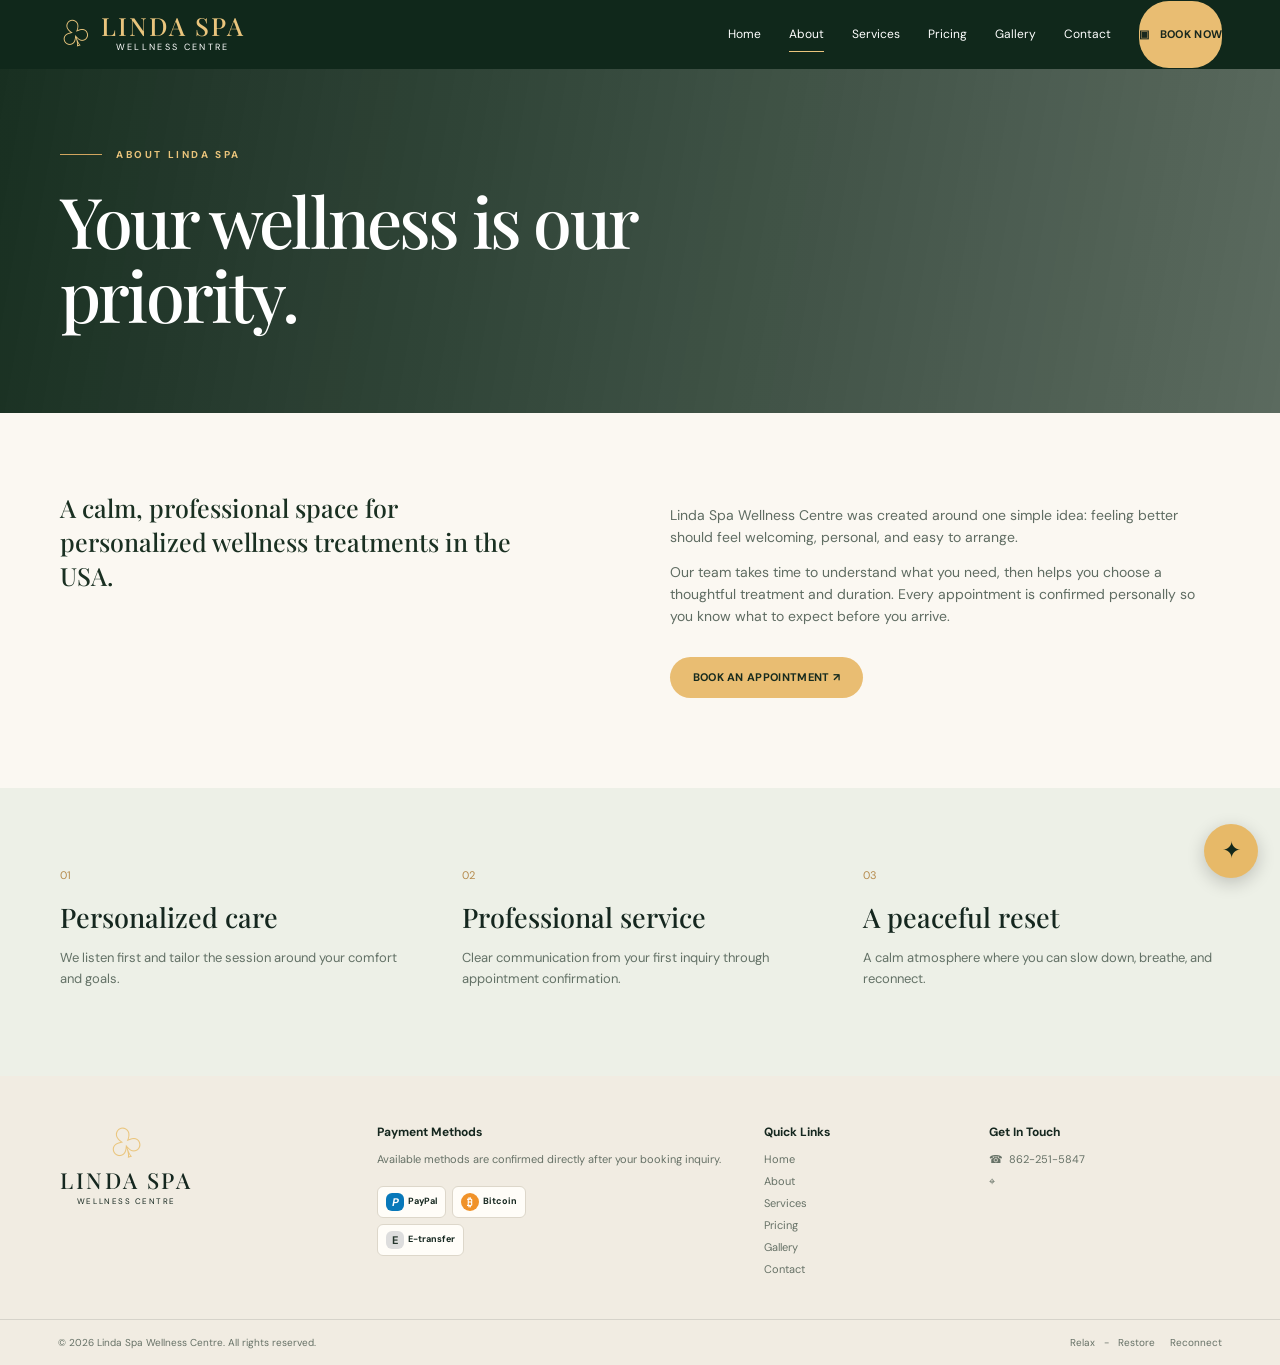
==== commit 6d18093d: "new" ====
--- a/about.html
+++ b/about.html
@@ -115,17 +115,11 @@
             <div class="payment-method paypal">
               <span class="payment-mark">P</span><strong>PayPal</strong>
             </div>
-            <div class="payment-method apple">
-              <span class="payment-mark"></span><strong>Apple Pay</strong>
-            </div>
-            <div class="payment-method cashapp">
-              <span class="payment-mark">$</span><strong>Cash App</strong>
-            </div>
             <div class="payment-method bitcoin">
               <span class="payment-mark">₿</span><strong>Bitcoin</strong>
             </div>
-            <div class="payment-method chime">
-              <span class="payment-mark">c</span><strong>Chime</strong>
+            <div class="payment-method E-transfer">
+              <span class="payment-mark">E</span><strong>E-transfer</strong>
             </div>
           </div>
         </div>
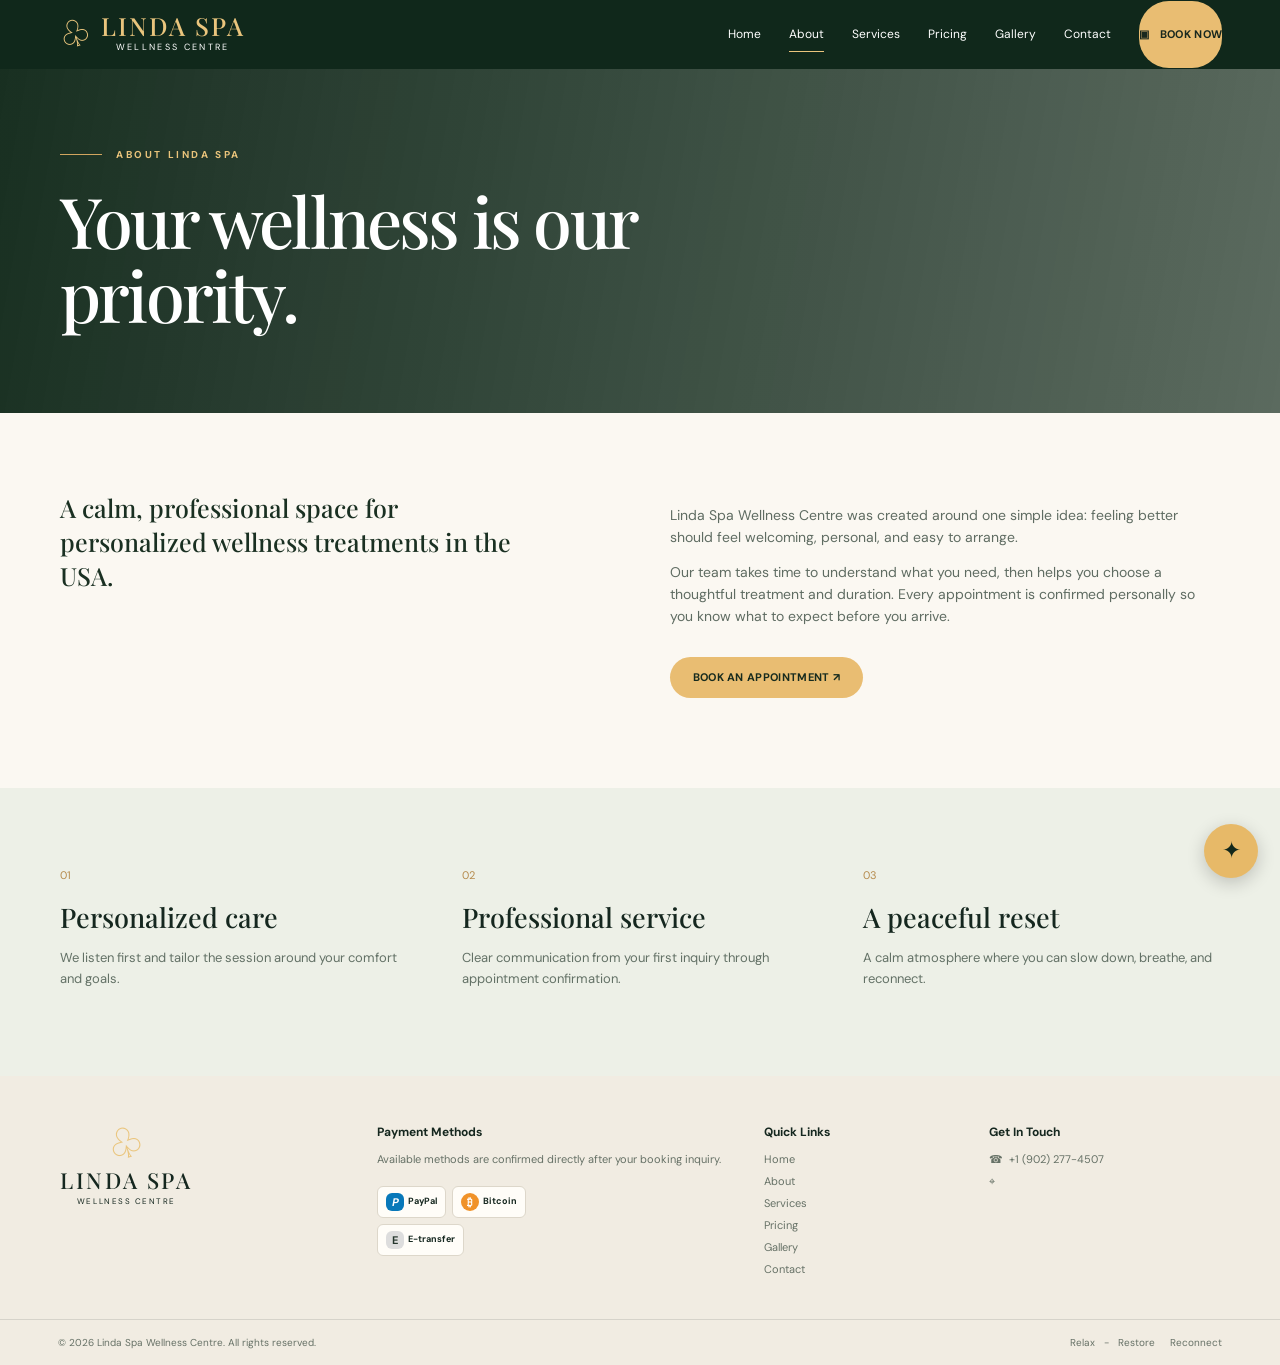
==== commit 5749e385: "new" ====
--- a/about.html
+++ b/about.html
@@ -136,7 +136,7 @@
 
         <div>
           <h4>Get In Touch</h4>
-          <a href="tel:+18622515847">☎ &nbsp;862-251-5847</a>
+          <a href="tel:+1 (902) 277-4507">☎ &nbsp;+1 (902) 277-4507</a>
           <p>⌖ &nbsp;</p>
         </div>
       </div>
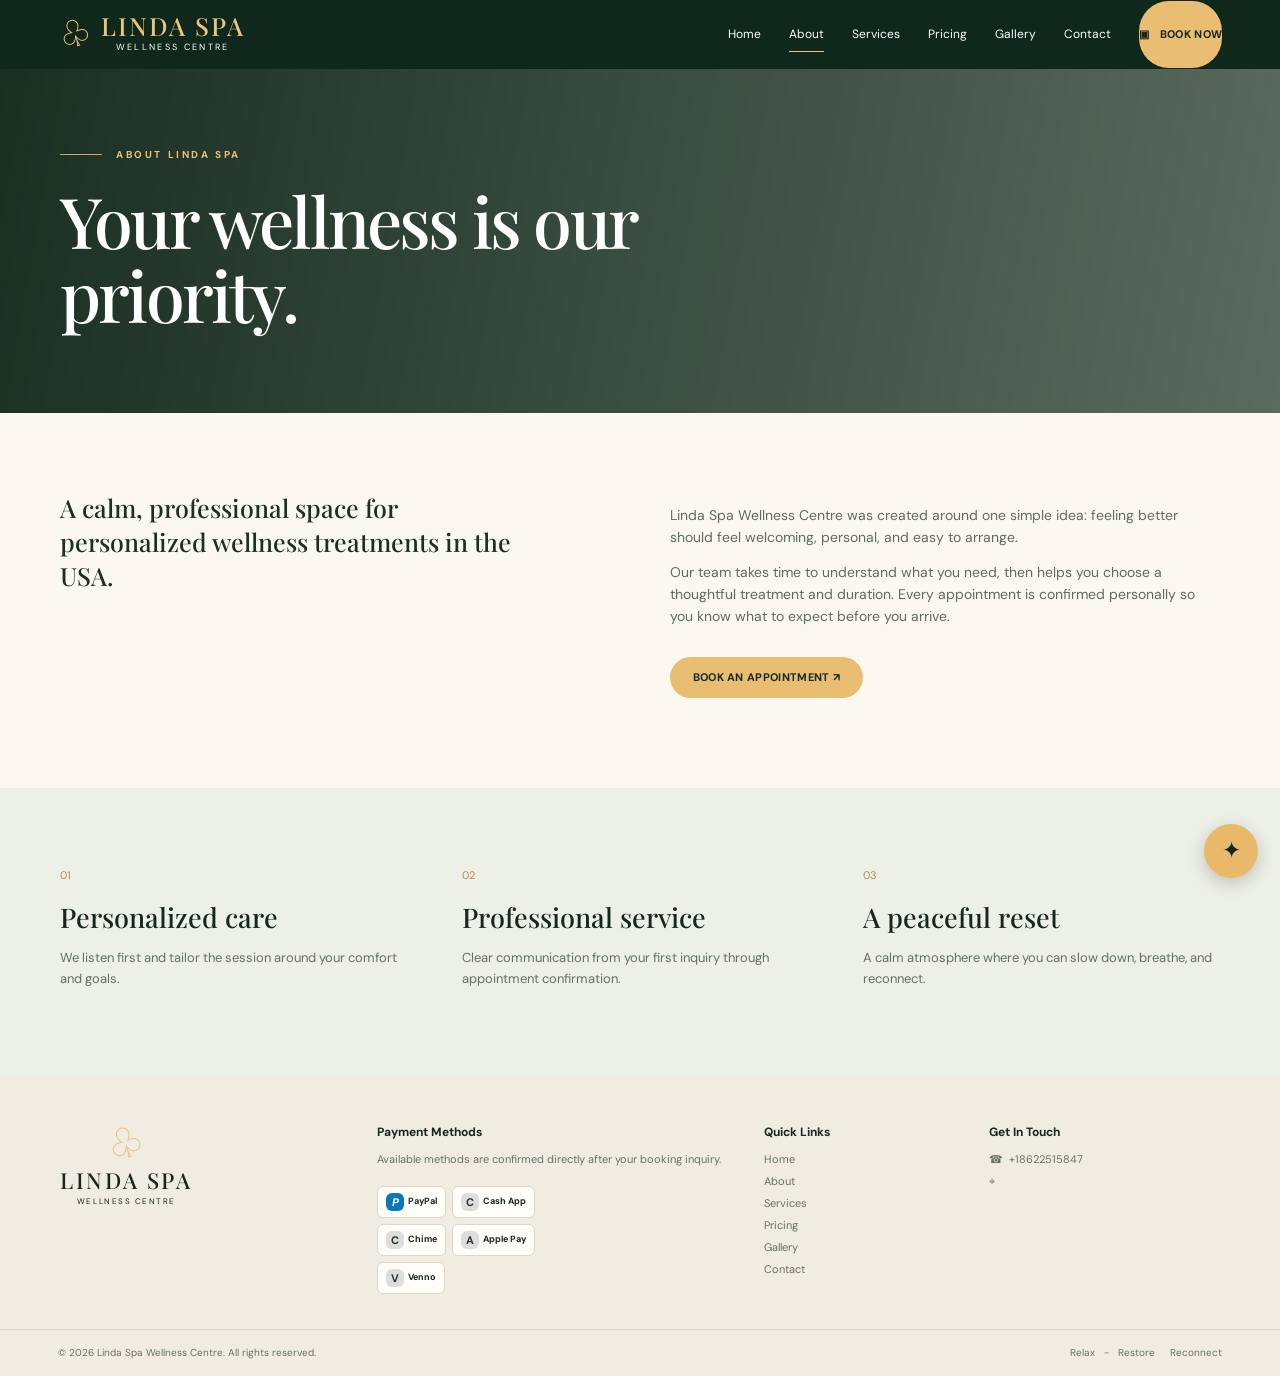
==== commit 807cedac: "new" ====
--- a/about.html
+++ b/about.html
@@ -47,7 +47,7 @@
       <!-- Hero Section -->
       <section class="inner-page-hero">
         <div class="content-width">
-          <div class="section-label light">
+          <div class="section-label light">   
             <span></span> ABOUT LINDA SPA
           </div>
           <h1>Your wellness is our priority.</h1>
@@ -115,11 +115,17 @@
             <div class="payment-method paypal">
               <span class="payment-mark">P</span><strong>PayPal</strong>
             </div>
-            <div class="payment-method bitcoin">
-              <span class="payment-mark">₿</span><strong>Bitcoin</strong>
+            <div class="payment-method Cash App">
+              <span class="payment-mark">C</span><strong>Cash App</strong>
             </div>
-            <div class="payment-method E-transfer">
-              <span class="payment-mark">E</span><strong>E-transfer</strong>
+            <div class="payment-method Chime">
+              <span class="payment-mark">C</span><strong>Chime</strong>
+            </div>
+            <div class="payment-method Apple Pay">
+              <span class="payment-mark">A</span><strong>Apple Pay</strong>
+            </div>
+            <div class="payment-method Venno">
+              <span class="payment-mark">V</span><strong>Venno</strong>
             </div>
           </div>
         </div>
@@ -136,7 +142,7 @@
 
         <div>
           <h4>Get In Touch</h4>
-          <a href="tel:+1 (902) 277-4507">☎ &nbsp;+1 (902) 277-4507</a>
+          <a href="tel:+18622515847">☎ &nbsp;+18622515847</a>
           <p>⌖ &nbsp;</p>
         </div>
       </div>
